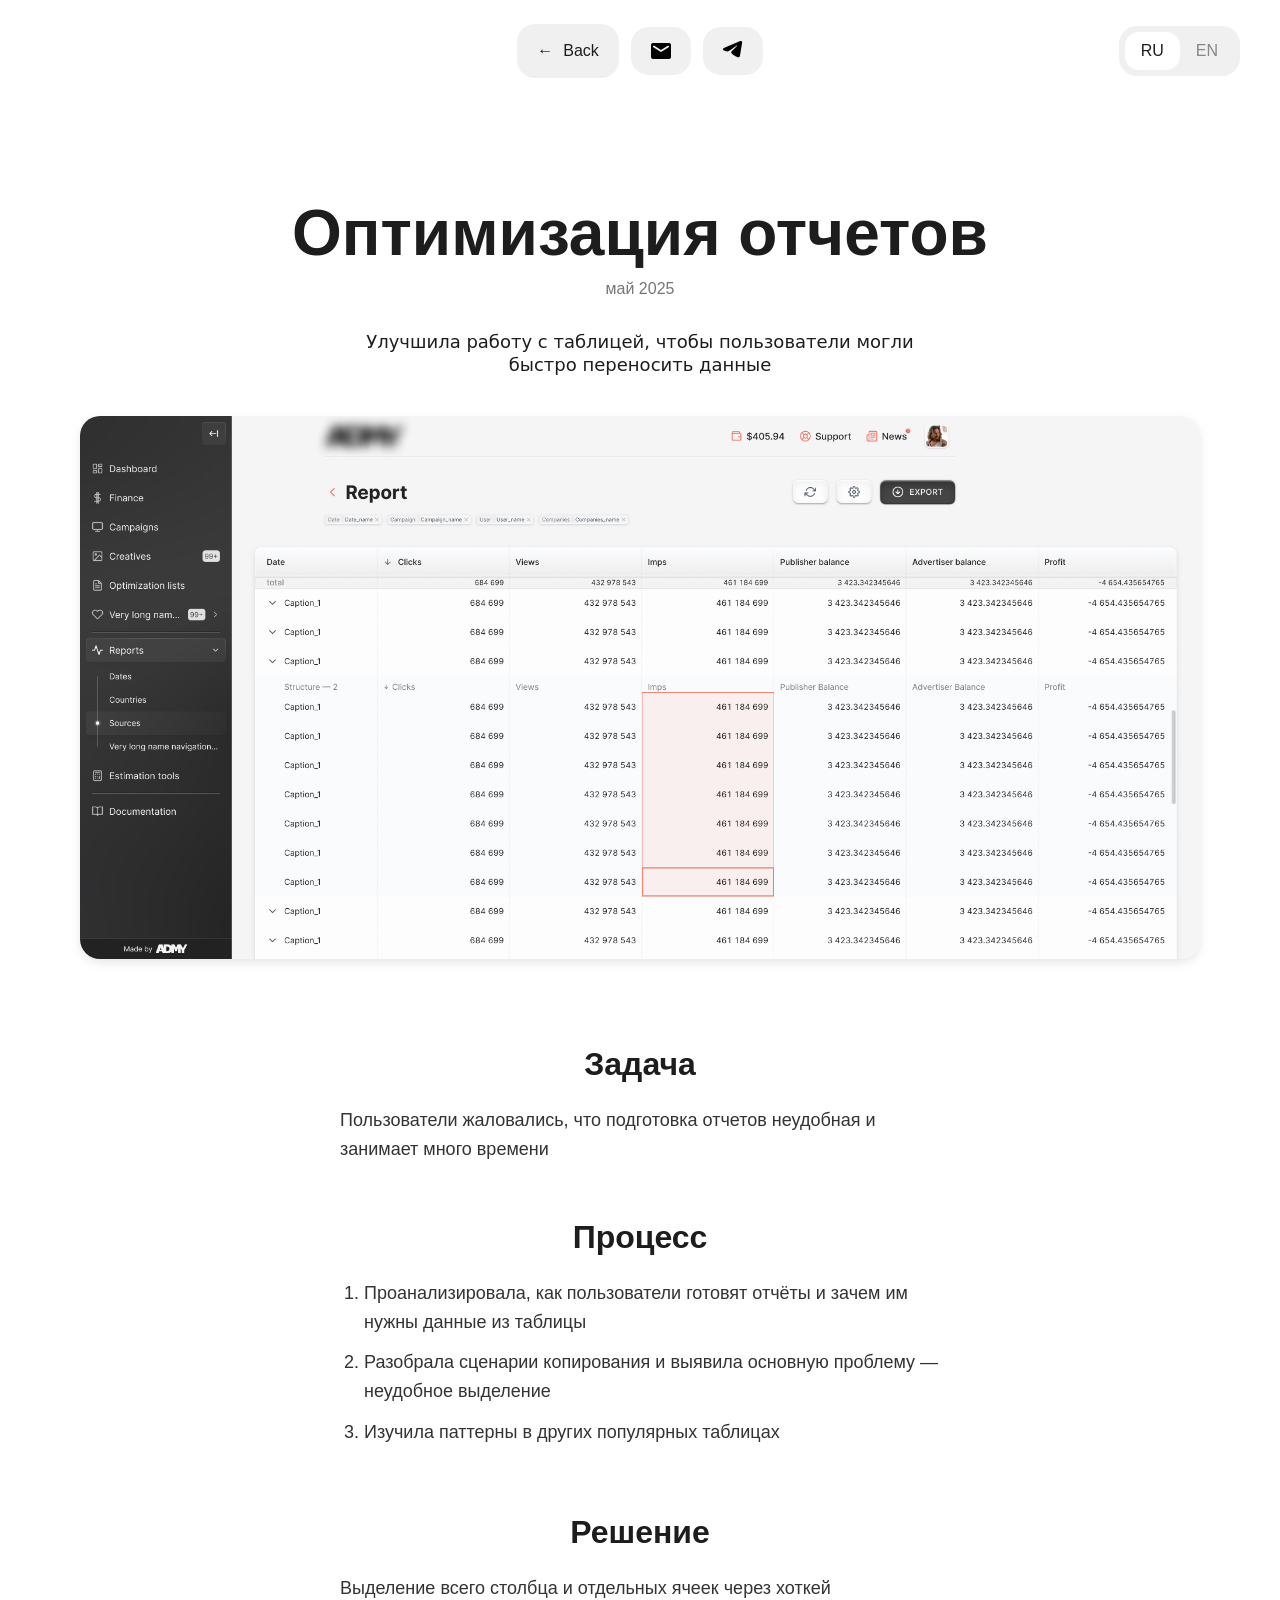
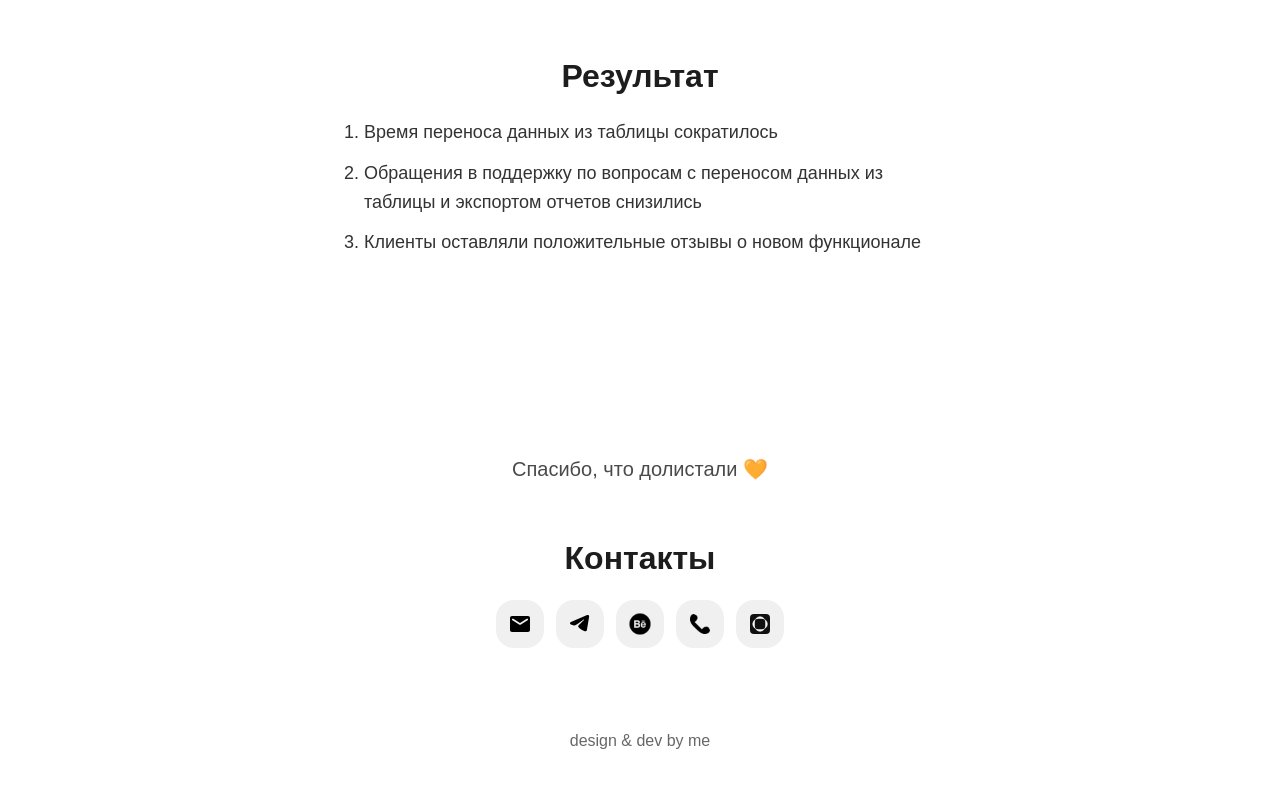
==== cell-selection.html @ d3799a82 "perf: ускорена загрузка аватара, карточек и медиа (preload/poster/lazy) Made-with: Cursor" ====
<!DOCTYPE html>
<html lang="ru">
<head>
    <meta charset="UTF-8">
    <meta name="viewport" content="width=device-width, initial-scale=1.0">
    <title>Cell selection - Veronika Strezh</title>
    <link rel="icon" type="image/png" href="images/avatar.png">
    <link rel="apple-touch-icon" href="images/avatar.png">
    <link rel="stylesheet" href="styles.css">
    
    <!-- Yandex.Metrika counter -->
    <script type="text/javascript">
        (function(m,e,t,r,i,k,a){
            m[i]=m[i]||function(){(m[i].a=m[i].a||[]).push(arguments)};
            m[i].l=1*new Date();
            for (var j = 0; j < document.scripts.length; j++) {if (document.scripts[j].src === r) { return; }}
            k=e.createElement(t),a=e.getElementsByTagName(t)[0],k.async=1,k.src=r,a.parentNode.insertBefore(k,a)
        })(window, document,'script','https://mc.yandex.ru/metrika/tag.js?id=105452955', 'ym');

        ym(105452955, 'init', {ssr:true, webvisor:true, clickmap:true, ecommerce:"dataLayer", accurateTrackBounce:true, trackLinks:true});
    </script>
    <noscript><div><img src="https://mc.yandex.ru/watch/105452955" style="position:absolute; left:-9999px;" alt="" /></div></noscript>
    <!-- /Yandex.Metrika counter -->
</head>
<body>
    <!-- Header -->
    <header class="header">
        <div class="header-container">
            <a href="index.html" class="back-link"><span>←</span><span data-i18n="back">Back</span></a>
            <div class="email-btn-wrapper">
                <button class="header-email-btn" id="email-btn">
                    <img src="images/mail.svg" alt="Email" class="email-icon">
                    <span class="email-text">strezh.veronika@mail.ru</span>
                </button>
                <div id="email-notification" class="email-notification" data-i18n="email-copied">Email copied</div>
            </div>
            <button class="header-email-btn telegram-header-btn" id="telegram-btn">
                <img src="images/Group.svg" alt="Telegram" class="email-icon">
                <span class="email-text">@raaisondetre</span>
            </button>
            <div class="header-lang">
                <button class="lang-btn active">RU</button>
                <button class="lang-btn">EN</button>
            </div>
        </div>
    </header>

    <!-- Project Detail Section -->
    <section class="project-detail">
        <div class="project-detail-container">
            <div class="project-hero">
                <h1 class="project-detail-title" data-i18n="cell-title">Оптимизация отчетов</h1>
                <p class="project-date" data-i18n="cell-date">май 2025</p>
                <p class="project-detail-subtitle" data-i18n="cell-subtitle">Улучшила работу с таблицей, чтобы пользователи могли быстро переносить данные</p>
            </div>
            
            <div class="project-image-large">
                <video src="video/admy-cell-selection.mov" class="project-detail-image cell-selection-video" autoplay loop muted playsinline preload="metadata" poster="images/cell-selection.jpg"></video>
            </div>

            <div class="project-content">
                <div class="project-section" id="задача">
                    <h2 class="project-section-title" data-i18n="task">Задача</h2>
                    <p class="project-section-text" data-i18n="cell-task-text">
                        Пользователи жаловались, что подготовка отчетов неудобная и занимает много времени
                    </p>
                </div>

                <div class="project-section" id="процесс">
                    <h2 class="project-section-title" data-i18n="process">Процесс</h2>
                    <ol class="project-process-list">
                        <li data-i18n="cell-process-1">Проанализировала, как пользователи готовят отчёты и зачем им нужны данные из таблицы</li>
                        <li data-i18n="cell-process-2">Разобрала сценарии копирования и выявила основную проблему — неудобное выделение</li>
                        <li data-i18n="cell-process-3">Изучила паттерны в других популярных таблицах</li>
                    </ol>
                </div>

                <div class="project-section" id="решение">
                    <h2 class="project-section-title" data-i18n="solution">Решение</h2>
                    <p class="project-section-text" data-i18n="cell-solution-text">
                        Выделение всего столбца и отдельных ячеек через хоткей
                    </p>
                </div>

                <div class="project-section" id="результат">
                    <h2 class="project-section-title" data-i18n="result">Результат</h2>
                    <ol class="project-process-list">
                        <li data-i18n="cell-result-1">Время переноса данных из таблицы сократилось</li>
                        <li data-i18n="cell-result-2">Обращения в поддержку по вопросам с переносом данных из таблицы и экспортом отчетов снизились</li>
                        <li data-i18n="cell-result-3">Клиенты оставляли положительные отзывы о новом функционале</li>
                    </ol>
                </div>
            </div>
        </div>
    </section>

    <!-- Thank You Message -->
    <div class="thank-you-message">
        <p data-i18n="thank-you">Спасибо, что долистали 🧡</p>
    </div>

    <!-- Footer / Contact -->
    <footer class="footer">
        <div class="footer-container">
            <h2 class="footer-title" data-i18n="contact">Contact</h2>
            <div class="footer-buttons">
                <div class="email-btn-wrapper">
                    <button class="header-email-btn footer-contact-btn" id="footer-email-btn-1">
                        <img src="images/mail.svg" alt="Email" class="email-icon">
                        <span class="email-text">strezh.veronika@mail.ru</span>
                    </button>
                    <div class="email-notification footer-notification" id="footer-email-notification-1" data-i18n="email-copied">Email copied</div>
                </div>
                <button class="header-email-btn footer-contact-btn" id="footer-telegram-btn-1">
                    <img src="images/Group.svg" alt="Telegram" class="email-icon">
                    <span class="email-text">@raaisondetre</span>
                </button>
                <button class="header-email-btn footer-contact-btn" id="footer-behance-btn">
                    <img src="images/bh.png" alt="BH" class="email-icon">
                    <span class="email-text">strezh.veronika@mail.ru</span>
                </button>
                <div class="email-btn-wrapper">
                    <button class="header-email-btn footer-contact-btn" id="footer-phone-btn">
                        <img src="images/phone.png" alt="Phone" class="email-icon">
                    </button>
                    <div class="email-notification footer-notification" id="footer-phone-notification" data-i18n="phone-copied">Phone number copied</div>
                </div>
                <button class="header-email-btn footer-contact-btn" id="footer-dprofile-btn">
                    <img src="images/dprofile.jpg" alt="Profile" class="email-icon">
                    <span class="email-text">strezh.veronika@mail.ru</span>
                </button>
            </div>
            <p class="footer-credit" data-i18n="footer-credit">design & dev by me</p>
        </div>
    </footer>

    <script>
        const emailBtn = document.getElementById('email-btn');
        const notification = document.getElementById('email-notification');
        const email = 'strezh.veronika@mail.ru';

        emailBtn.addEventListener('click', async function() {
            try {
                await navigator.clipboard.writeText(email);
                notification.classList.add('show');
                setTimeout(() => {
                    notification.classList.remove('show');
                }, 1000);
            } catch (err) {
                const textArea = document.createElement('textarea');
                textArea.value = email;
                textArea.style.position = 'fixed';
                textArea.style.opacity = '0';
                document.body.appendChild(textArea);
                textArea.select();
                document.execCommand('copy');
                document.body.removeChild(textArea);
                notification.classList.add('show');
                setTimeout(() => {
                    notification.classList.remove('show');
                }, 1000);
            }
        });

        const telegramBtn = document.getElementById('telegram-btn');
        const telegramUsername = 'raaisondetre';

        telegramBtn.addEventListener('click', function() {
            window.open(`https://t.me/${telegramUsername}`, '_blank');
        });

        // Переключение языка
        const translations = {
            ru: {
                'back': 'Back',
                'email-copied': 'email скопирован',
                'phone-copied': 'номер телефона скопирован',
                'contact': 'Контакты',
                'footer-credit': 'design & dev by me',
                'thank-you': 'Спасибо, что долистали 🧡',
                'cell-title': 'Оптимизация отчетов',
                'cell-date': 'май 2025',
                'cell-subtitle': 'Улучшила работу с таблицей, чтобы пользователи могли быстро переносить данные',
                'task': 'Задача',
                'cell-task-text': 'Пользователи жаловались, что подготовка отчетов неудобная и занимает много времени',
                'process': 'Процесс',
                'cell-process-1': 'Проанализировала, как пользователи готовят отчёты и зачем им нужны данные из таблицы',
                'cell-process-2': 'Разобрала сценарии копирования и выявила основную проблему — неудобное выделение',
                'cell-process-3': 'Изучила паттерны в других популярных таблицах',
                'solution': 'Решение',
                'cell-solution-text': 'Выделение всего столбца и отдельных ячеек через хоткей',
                'result': 'Результат',
                'cell-result-1': 'Время переноса данных из таблицы сократилось',
                'cell-result-2': 'Обращения в поддержку по вопросам с переносом данных из таблицы и экспортом отчетов снизились',
                'cell-result-3': 'Клиенты оставляли положительные отзывы о новом функционале'
            },
            en: {
                'back': 'Back',
                'email-copied': 'email copied',
                'phone-copied': 'phone number copied',
                'contact': 'Contact',
                'footer-credit': 'design & dev by me',
                'thank-you': 'Thanks for scrolling 🧡',
                'cell-title': 'Report Tools',
                'cell-date': 'may 2025',
                'cell-subtitle': 'Improved the table interaction so users could transfer data quickly.',
                'task': 'Task',
                'cell-task-text': 'Users complained that preparing reports was inconvenient and took too much time.',
                'process': 'Process',
                'cell-process-1': 'Analyzed how users prepare reports and why they need data from the table',
                'cell-process-2': 'Broke down copying scenarios and identified the main issue — inconvenient selection',
                'cell-process-3': 'Studied patterns in other popular table tools',
                'solution': 'Solution',
                'cell-solution-text': 'Added hotkeys for selecting entire columns and individual cells',
                'result': 'Result',
                'cell-result-1': 'Data transfer time from the table decreased',
                'cell-result-2': 'Support requests related to copying data and exporting reports dropped',
                'cell-result-3': 'Customers shared positive feedback about the new functionality'
            }
        };

        let currentLanguage = localStorage.getItem('language') || 'ru';
        const langButtons = document.querySelectorAll('.lang-btn');
        
        // Убираем класс active со всех кнопок при загрузке, чтобы избежать конфликтов
        langButtons.forEach(btn => btn.classList.remove('active'));
        
        function updateLanguage(lang) {
            currentLanguage = lang;
            localStorage.setItem('language', lang);
            document.documentElement.lang = lang;
            
            document.querySelectorAll('[data-i18n]').forEach(element => {
                const key = element.getAttribute('data-i18n');
                if (translations[lang] && translations[lang][key]) {
                    const translation = translations[lang][key];
                    if (element.tagName === 'INPUT' || element.tagName === 'BUTTON' || element.tagName === 'LI') {
                        element.textContent = translation;
                    } else {
                        element.innerHTML = translation;
                    }
                }
            });
            
            langButtons.forEach((btn, index) => {
                btn.classList.remove('active');
                const btnText = btn.textContent.trim().toUpperCase();
                if (btnText === lang.toUpperCase() || (lang === 'ru' && index === 0) || (lang === 'en' && index === 1)) {
                    btn.classList.add('active');
                }
            });
        }
        
        updateLanguage(currentLanguage);
        
        langButtons.forEach(button => {
            button.addEventListener('click', function() {
                const lang = this.textContent.toLowerCase();
                updateLanguage(lang);
            });
        });

        // Footer email button
        const footerEmailBtn1 = document.getElementById('footer-email-btn-1');
        const footerEmailNotification1 = document.getElementById('footer-email-notification-1');
        
        if (footerEmailBtn1) {
            footerEmailBtn1.addEventListener('click', async function() {
                try {
                    await navigator.clipboard.writeText(email);
                    footerEmailNotification1.classList.add('show');
                    setTimeout(() => {
                        footerEmailNotification1.classList.remove('show');
                    }, 1000);
                } catch (err) {
                    const textArea = document.createElement('textarea');
                    textArea.value = email;
                    textArea.style.position = 'fixed';
                    textArea.style.opacity = '0';
                    document.body.appendChild(textArea);
                    textArea.select();
                    document.execCommand('copy');
                    document.body.removeChild(textArea);
                    footerEmailNotification1.classList.add('show');
                    setTimeout(() => {
                        footerEmailNotification1.classList.remove('show');
                    }, 1000);
                }
            });
        }

        // Footer telegram button
        const footerTelegramBtn1 = document.getElementById('footer-telegram-btn-1');
        
        if (footerTelegramBtn1) {
            footerTelegramBtn1.addEventListener('click', function() {
                window.open('https://t.me/raaisondetre', '_blank');
            });
        }

        // Footer behance button
        const footerBehanceBtn = document.getElementById('footer-behance-btn');
        
        if (footerBehanceBtn) {
            footerBehanceBtn.addEventListener('click', function() {
                window.open('https://www.behance.net/ssstrezh', '_blank');
            });
        }

        // Footer dprofile button
        const footerDprofileBtn = document.getElementById('footer-dprofile-btn');
        
        if (footerDprofileBtn) {
            footerDprofileBtn.addEventListener('click', function() {
                window.open('https://dprofile.ru/ssstrezh', '_blank');
            });
        }

        // Footer phone button
        const footerPhoneBtn = document.getElementById('footer-phone-btn');
        const footerPhoneNotification = document.getElementById('footer-phone-notification');
        const phoneNumber = '+79245377701';
        
        if (footerPhoneBtn) {
            footerPhoneBtn.addEventListener('click', async function() {
                try {
                    await navigator.clipboard.writeText(phoneNumber);
                    footerPhoneNotification.classList.add('show');
                    setTimeout(() => {
                        footerPhoneNotification.classList.remove('show');
                    }, 1000);
                } catch (err) {
                    const textArea = document.createElement('textarea');
                    textArea.value = phoneNumber;
                    textArea.style.position = 'fixed';
                    textArea.style.opacity = '0';
                    document.body.appendChild(textArea);
                    textArea.select();
                    document.execCommand('copy');
                    document.body.removeChild(textArea);
                    footerPhoneNotification.classList.add('show');
                    setTimeout(() => {
                        footerPhoneNotification.classList.remove('show');
                    }, 1000);
                }
            });
        }
    </script>
    
    <!-- Yandex.Metrika counter -->
    <script type="text/javascript">
        (function(m,e,t,r,i,k,a){
            m[i]=m[i]||function(){(m[i].a=m[i].a||[]).push(arguments)};
            m[i].l=1*new Date();
            for (var j = 0; j < document.scripts.length; j++) {if (document.scripts[j].src === r) { return; }}
            k=e.createElement(t),a=e.getElementsByTagName(t)[0],k.async=1,k.src=r,a.parentNode.insertBefore(k,a)
        })(window, document,'script','https://mc.yandex.ru/metrika/tag.js?id=105452955', 'ym');

        ym(105452955, 'init', {ssr:true, webvisor:true, clickmap:true, ecommerce:"dataLayer", accurateTrackBounce:true, trackLinks:true});
    </script>
    <noscript><div><img src="https://mc.yandex.ru/watch/105452955" style="position:absolute; left:-9999px;" alt="" /></div></noscript>
    <!-- /Yandex.Metrika counter -->
</body>
</html>
---- styles.css ----
* {
    margin: 0;
    padding: 0;
    box-sizing: border-box;
}

:root {
    --bg-color: #ffffff;
    --text-color: #1D1D1D;
    --card-bg: #2a2a2a;
    --card-text: #ffffff;
    --button-bg: #1D1D1D;
    --button-text: #ffffff;
    --border-radius: 12px;
    --shadow: 0 4px 12px rgba(0, 0, 0, 0.1);
}

/* Скрытие скроллбара для всех браузеров */
html {
    scroll-behavior: smooth;
    overflow-y: scroll;
    -ms-overflow-style: none;
    scrollbar-width: none;
}

html::-webkit-scrollbar {
    display: none;
}

body {
    font-family: -apple-system, BlinkMacSystemFont, 'Segoe UI', Roboto, 'Helvetica Neue', Arial, sans-serif;
    background-color: var(--bg-color);
    color: var(--text-color);
    line-height: 1.6;
    min-height: 100vh;
    overflow-x: hidden;
}

/* Header */
.header {
    padding: 24px 40px;
    background-color: var(--bg-color);
}

.header-container {
    max-width: 1200px;
    margin: 0 auto;
    display: flex;
    justify-content: center;
    align-items: center;
    gap: 12px;
    position: relative;
}

.header-email-btn {
    display: flex;
    align-items: center;
    justify-content: center;
    gap: 0;
    background-color: #F0F0F0;
    color: var(--text-color);
    border: none;
    padding: 14px 20px;
    border-radius: 18px;
    font-size: 16px;
    font-weight: 500;
    cursor: pointer;
    transition: all 0.6s ease;
    position: relative;
}

.header-email-btn:hover {
    background-color: #E8E8E8;
    padding: 14px 20px;
    gap: 12px;
}

.email-text {
    opacity: 0;
    max-width: 0;
    overflow: hidden;
    transition: opacity 0.6s ease, max-width 0.6s ease;
    white-space: nowrap;
    display: inline-block;
    margin: 0;
    padding: 0;
}

.header-email-btn:hover .email-text {
    opacity: 1;
    max-width: 300px;
}

.email-btn-wrapper {
    position: relative;
    display: inline-block;
}

.email-notification {
    position: absolute;
    top: calc(100% + 10px);
    left: 50%;
    transform: translateX(-50%) translateY(-10px);
    background-color: rgba(29, 29, 29, 0.8);
    color: #ffffff;
    padding: 12px 24px;
    border-radius: 16px;
    font-size: 14px;
    opacity: 0;
    transition: opacity 0.3s, transform 0.3s;
    pointer-events: none;
    z-index: 1000;
    white-space: nowrap;
}

.email-notification.show {
    opacity: 1;
    transform: translateX(-50%) translateY(0);
}

.footer-notification {
    position: absolute;
    top: calc(100% + 10px);
    left: 50%;
    transform: translateX(-50%) translateY(-10px);
    background-color: rgba(29, 29, 29, 0.8);
    color: #ffffff;
    padding: 12px 24px;
    border-radius: 16px;
    font-size: 14px;
    opacity: 0;
    pointer-events: none;
    transition: opacity 0.3s, transform 0.3s;
    white-space: nowrap;
    z-index: 1000;
}

.footer-notification.show {
    opacity: 1;
    transform: translateX(-50%) translateY(0);
}

.footer-buttons .email-btn-wrapper {
    position: relative;
}

.footer-contact-btn {
    padding: 14px !important;
    border-radius: 18px !important;
    gap: 0 !important;
    width: 48px !important;
    height: 48px !important;
    min-width: 48px !important;
    max-width: 48px !important;
    box-sizing: border-box !important;
    display: flex !important;
    align-items: center !important;
    justify-content: center !important;
    background-color: #F0F0F0 !important;
}

.footer-contact-btn img[src*="bh.png"] {
    width: 24px;
    height: 24px;
    object-fit: contain;
}

.footer-contact-btn img[src*="dprofile.jpg"] {
    width: 20px;
    height: 20px;
    border-radius: 4px;
    object-fit: cover;
}

.footer-contact-btn img[src*="phone.png"] {
    width: 20px;
    height: 20px;
    object-fit: contain;
}

.email-icon {
    width: 20px;
    height: 20px;
    display: block;
    margin: 0;
    padding: 0;
    flex-shrink: 0;
    object-fit: contain;
}

.header-email-btn span {
    color: var(--text-color);
    font-size: 16px;
}

.header-lang {
    display: flex;
    gap: 0;
    position: absolute;
    right: 0;
    background-color: #F0F0F0;
    border-radius: 18px;
    padding: 6px;
    align-items: center;
}

.lang-btn {
    background: transparent;
    border: none;
    font-size: 16px;
    cursor: pointer;
    padding: 10px 16px;
    color: rgba(29, 29, 29, 0.5);
    font-weight: 500;
    transition: all 0.6s ease;
    border-radius: 14px;
    display: flex;
    align-items: center;
    justify-content: center;
}

.lang-btn.active {
    background-color: #FFFFFF;
    color: #1D1D1D;
    font-weight: 500;
}

.lang-btn:hover:not(.active) {
    opacity: 0.7;
}

/* Hero Section */
.hero {
    padding: 64px 40px 64px 40px;
    text-align: center;
}

.hero-container {
    max-width: 100%;
    margin: 0 auto;
}

.hero-description-container {
    max-width: 600px;
    margin: 0 auto;
}

.hero-avatar {
    margin-bottom: 48px;
}

.avatar-placeholder {
    width: 274px;
    height: 274px;
    margin: 0 auto;
    position: relative;
    display: flex;
    align-items: center;
    justify-content: center;
}

.avatar-background-element {
    position: absolute;
    left: 25%;
    top: 50%;
    transform: translate(calc(-50% - 16px), -50%) scale(1.5) scaleY(0.9);
    z-index: 0;
    width: auto;
    height: auto;
}

.avatar-star-left-element {
    position: absolute;
    left: 25%;
    top: 50%;
    transform: translate(calc(-50% - 16px + 40px - 100px - 400px + 80px + 16px + 40px), calc(-50% - 80px - 24px - 16px)) scale(2.88);
    z-index: 2;
    width: auto;
    height: auto;
}

.avatar-star-left-element-duplicate {
    position: absolute;
    left: 25%;
    top: 50%;
    transform: translate(calc(-50% - 16px + 40px - 100px - 400px + 80px + 16px + 40px + 40px - 60px - 80px - 40px - 48px), calc(-50% - 80px - 24px - 16px + 10px + 10px)) scale(0.973) rotate(-12deg);
    z-index: 2;
    width: auto;
    height: auto;
}

.avatar-star-left-element-duplicate img {
    opacity: 0;
}

.avatar-star-left-element-duplicate::before {
    content: '';
    position: absolute;
    top: 0;
    left: 0;
    width: 100%;
    height: 100%;
    background-color: #FBFBFB;
    -webkit-mask-image: url('images/Star 8.svg');
    mask-image: url('images/Star 8.svg');
    -webkit-mask-size: contain;
    mask-size: contain;
    -webkit-mask-repeat: no-repeat;
    mask-repeat: no-repeat;
    -webkit-mask-position: center;
    mask-position: center;
}

.avatar-star-left-element-duplicate-2 {
    position: absolute;
    left: 25%;
    top: 50%;
    transform: translate(calc(-50% - 16px + 40px - 100px - 400px + 80px + 16px + 40px + 40px - 60px - 80px - 40px - 48px + 20px + 14px + 24px - 12px - 6px - 10px - 4px), calc(-50% - 80px - 24px - 16px + 10px + 10px - 12px + 40px - 20px - 6px - 4px + 6px)) scale(0.733) rotate(-12deg);
    z-index: 2;
    width: auto;
    height: auto;
}

.avatar-star-left-element-duplicate-2 img {
    opacity: 0;
}

.avatar-star-left-element-duplicate-2::before {
    content: '';
    position: absolute;
    top: 0;
    left: 0;
    width: 100%;
    height: 100%;
    background-color: #FBFBFB;
    -webkit-mask-image: url('images/Star 8.svg');
    mask-image: url('images/Star 8.svg');
    -webkit-mask-size: contain;
    mask-size: contain;
    -webkit-mask-repeat: no-repeat;
    mask-repeat: no-repeat;
    -webkit-mask-position: center;
    mask-position: center;
}

.avatar-star-left-element-new-duplicate {
    position: absolute;
    left: 25%;
    top: 50%;
    transform: translate(calc(-50% - 16px + 40px - 100px - 400px + 80px + 16px + 40px + 600px - 80px - 20px - 20px - 16px - 20px), calc(-50% - 80px - 24px - 16px + 20px + 120px + 64px + 32px + 10px + 16px - 10px)) scale(0.913);
    z-index: 2;
    width: auto;
    height: auto;
}


.avatar-background-element-right {
    position: absolute;
    left: 75%;
    top: 50%;
    transform: translate(calc(50% - 74px), calc(-50% + 20px + 16px)) scale(1.5) scaleX(-0.91) scaleY(0.9);
    z-index: 0;
    width: auto;
    height: auto;
}

.avatar-star-right-element {
    position: absolute;
    left: 75%;
    top: 50%;
    transform: translate(calc(50% - 74px + 40px - 64px + 164px - 64px - 42px + 14px - 12px - 6px), calc(-50% + 20px + 16px - 10px - 60px - 60px - 32px - 8px - 8px - 8px)) scale(1.3);
    z-index: 2;
    width: auto;
    height: auto;
}

.avatar-star-right-element-duplicate {
    position: absolute;
    left: 75%;
    top: 50%;
    transform: translate(calc(50% - 74px + 40px - 64px + 164px - 64px - 42px + 14px - 12px - 6px + 400px - 40px - 50px - 60px), calc(-50% + 20px + 16px - 10px - 60px - 60px - 32px - 8px - 8px - 8px + 12px + 32px)) scale(0.74);
    z-index: 2;
    width: auto;
    height: auto;
}

.avatar-star-right-element-duplicate-2 {
    position: absolute;
    left: 75%;
    top: 50%;
    transform: translate(calc(50% - 74px + 40px - 64px + 164px - 64px - 42px + 14px - 12px - 6px + 400px - 40px - 50px - 60px - 800px + 120px - 20px), calc(-50% + 20px + 16px - 10px - 60px - 60px - 32px - 8px - 8px - 8px + 12px + 32px + 300px - 64px - 32px)) scale(0.70);
    z-index: 2;
    width: auto;
    height: auto;
}

.avatar-star-5-element {
    position: absolute;
    left: 75%;
    top: 50%;
    transform: translate(calc(50% - 74px + 40px - 64px + 164px - 64px - 42px + 14px - 12px - 6px + 40px + 10px + 24px), calc(-50% + 20px + 16px - 10px - 60px - 60px - 32px - 8px - 8px - 8px + 40px + 100px + 20px + 50px + 20px - 12px)) scale(0.82) rotate(10deg);
    z-index: 2;
    width: auto;
    height: auto;
}

.avatar-background-element-duplicate {
    position: absolute;
    left: 50%;
    top: 50%;
    transform: translate(calc(-50% - 480px), calc(-50% - 40px)) scale(3);
    z-index: 0;
    width: auto;
    height: auto;
}

.avatar-background-element-duplicate img {
    opacity: 0;
}

.avatar-background-element-duplicate::before {
    content: '';
    position: absolute;
    top: 0;
    left: 0;
    width: 100%;
    height: 100%;
    background-color: #FBFBFB;
    -webkit-mask-image: url('images/element.bck-large.svg');
    mask-image: url('images/element.bck-large.svg');
    -webkit-mask-size: contain;
    mask-size: contain;
    -webkit-mask-repeat: no-repeat;
    mask-repeat: no-repeat;
    -webkit-mask-position: center;
    mask-position: center;
}

.avatar-heart-element {
    position: absolute;
    left: 75%;
    top: 50%;
    transform: translate(calc(50% - 74px + 40px - 2560px + 32px + 40px), calc(-50% + 20px)) scale(0.02778) rotate(30deg);
    z-index: 3;
    width: auto;
    height: auto;
}

.avatar-heart-element img {
    opacity: 0;
}

.avatar-heart-element::before {
    content: '';
    position: absolute;
    top: 0;
    left: 0;
    width: 100%;
    height: 100%;
    background-color: #FBFBFB;
    -webkit-mask-image: url('images/heart.png');
    mask-image: url('images/heart.png');
    -webkit-mask-size: contain;
    mask-size: contain;
    -webkit-mask-repeat: no-repeat;
    mask-repeat: no-repeat;
    -webkit-mask-position: center;
    mask-position: center;
}

.avatar-heart-element-duplicate {
    position: absolute;
    left: 75%;
    top: 50%;
    transform: translate(calc(50% - 74px + 40px - 2560px + 32px + 40px + 600px + 400px), calc(-50% + 20px - 32px)) scale(0.03778) rotate(50deg);
    z-index: 3;
    width: auto;
    height: auto;
}

.avatar-heart-element-duplicate img {
    opacity: 0;
}

.avatar-heart-element-duplicate::before {
    content: '';
    position: absolute;
    top: 0;
    left: 0;
    width: 100%;
    height: 100%;
    background-color: #FBFBFB;
    -webkit-mask-image: url('images/heart.png');
    mask-image: url('images/heart.png');
    -webkit-mask-size: contain;
    mask-size: contain;
    -webkit-mask-repeat: no-repeat;
    mask-repeat: no-repeat;
    -webkit-mask-position: center;
    mask-position: center;
}

.avatar-heart-element-duplicate-2 {
    position: absolute;
    left: 75%;
    top: 50%;
    transform: translate(calc(50% - 74px + 40px - 2560px + 32px + 40px + 600px + 400px - 120px), calc(-50% + 20px - 32px + 64px + 80px)) scale(0.01778);
    z-index: 3;
    width: auto;
    height: auto;
}

.avatar-heart-element-duplicate-2 img {
    opacity: 0;
}

.avatar-heart-element-duplicate-2::before {
    content: '';
    position: absolute;
    top: 0;
    left: 0;
    width: 100%;
    height: 100%;
    background-color: #FBFBFB;
    -webkit-mask-image: url('images/heart.png');
    mask-image: url('images/heart.png');
    -webkit-mask-size: contain;
    mask-size: contain;
    -webkit-mask-repeat: no-repeat;
    mask-repeat: no-repeat;
    -webkit-mask-position: center;
    mask-position: center;
}

.avatar-heart-element-star {
    position: absolute;
    left: 75%;
    top: 50%;
    transform: translate(calc(50% - 74px + 40px - 2560px + 32px + 40px + 600px + 400px), calc(-50% + 20px - 32px - 60px)) scale(0.03778) rotate(50deg);
    z-index: 3;
    width: auto;
    height: auto;
}

.avatar-star-3-element {
    position: absolute;
    left: 75%;
    top: 50%;
    transform: translate(calc(50% - 74px + 40px - 2560px + 40px + 100px + 80px + 16px), calc(-50% + 20px - 100px - 40px - 20px)) scale(0.098) rotate(20deg);
    z-index: 3;
    width: auto;
    height: auto;
}

.avatar-star-8-duplicate {
    position: absolute;
    left: 75%;
    top: 50%;
    transform: translate(calc(50% - 74px + 40px - 2560px + 40px + 100px + 80px + 16px + 40px), calc(-50% + 20px - 100px - 40px - 20px)) rotate(20deg);
    z-index: 10;
    width: 64px;
    height: 64px;
}

.avatar-heart-element-top {
    position: absolute;
    left: 50%;
    top: 50%;
    transform: translate(calc(-50% + 120px + 20px - 8px - 20px - 12px - 10px), calc(-50% - 24px + 8px + 10px - 14px - 12px + 8px)) scale(0.05367) rotate(50deg);
    z-index: 4;
    width: auto;
    height: auto;
}

.avatar-heart-element-top-duplicate {
    position: absolute;
    left: 50%;
    top: 50%;
    transform: translate(calc(-50% + 120px - 100px - 120px), calc(-50% - 24px + 8px - 60px)) scale(0.02778) rotate(10deg);
    z-index: 4;
    width: auto;
    height: auto;
}

.avatar-star-element {
    position: absolute;
    left: 25%;
    top: 50%;
    transform: translate(calc(-50% - 16px - 50% + 10px - 4px + 10px + 20px - 30px - 30px), calc(-50% + 50% + 6px - 4px)) scale(1.125);
    z-index: 2;
    width: auto;
    height: auto;
}

.avatar-image {
    width: 100%;
    height: 100%;
    object-fit: cover;
    border-radius: 50%;
    transform: perspective(1000px) rotateY(-15deg) rotateX(5deg);
    display: block;
    background: transparent;
    position: relative;
    z-index: 100;
}

.hero-title {
    font-size: 48px;
    font-weight: 600;
    margin-bottom: 28px;
    color: var(--text-color);
}

.product-designer {
    color: #E9A380;
}

.hero-description {
    font-family: -apple-system, BlinkMacSystemFont, 'SF Pro Display', 'SF Pro Text', system-ui, sans-serif;
    font-size: 18px;
    font-weight: 500;
    line-height: 1.3;
    color: var(--text-color);
    margin-bottom: 40px;
    width: 100%;
}

.btn-cv {
    background-color: var(--button-bg);
    color: var(--button-text);
    border: none;
    padding: 14px 50px;
    border-radius: 18px;
    font-size: 16px;
    font-weight: 500;
    cursor: pointer;
    transition: all 0.6s ease;
    margin-bottom: 56px;
}

.btn-cv:hover {
    background-color: #E9A380;
}

/* Projects Section */
.projects {
    padding: 0;
    background-color: var(--bg-color);
}

.projects-container {
    max-width: 796px;
    margin: 0 auto;
    display: flex;
    justify-content: center;
    gap: 24px;
    flex-wrap: wrap;
    align-items: flex-start;
}

/* Второй ряд: 3-я и 4-я карточки */
.projects-container > *:nth-child(3),
.projects-container > *:nth-child(4) {
    margin-top: 48px;
}
/* Третий ряд: 5-я карточка по центру, тот же отступ что между 1–2 и 3–4 */
.projects-container > *:nth-child(5) {
    margin-top: 48px;
}

.project-card-link {
    text-decoration: none;
    color: inherit;
    display: inline-block;
}

.project-card {
    width: 384px;
    height: 440px;
    background-color: #FFC0A0;
    border-radius: 56px;
    padding: 0;
    box-shadow: inset 0 2px 10px rgba(162, 162, 162, 0.08), 2px 6px 8px rgba(104, 104, 104, 0.08);
    display: flex;
    flex-direction: column;
    transition: transform 0.3s, box-shadow 0.3s;
    position: relative;
    cursor: pointer;
    overflow: hidden;
}

.project-card:hover {
    transform: translateY(-4px);
}

.project-card:hover .project-image {
    transform: translateX(-50%) translateY(-22px);
    box-shadow: 0 16px 40px rgba(113, 113, 113, 0.4);
    z-index: 3;
}

.project-image {
    width: 320px;
    height: 75%;
    object-fit: cover;
    border-radius: 32px;
    border: 1px solid #FFFFFF;
    position: absolute;
    top: 32px;
    left: 50%;
    transform: translateX(-50%);
    z-index: 1;
    box-shadow: 0 12px 32px rgba(113, 113, 113, 0.35);
    transition: transform 0.6s ease, box-shadow 0.6s ease, z-index 0.3s ease;
}

.overlay-rectangle {
    width: 420px;
    height: 240px;
    background-color: rgba(72, 72, 72, 0.6);
    backdrop-filter: blur(6px);
    position: absolute;
    bottom: 0;
    left: 0;
    z-index: 3;
    border-radius: 0 0 56px 56px;
    clip-path: path('M 0 0 L 140 0 Q 196 0 196 56 Q 196 56 252 56 L 420 56 L 420 240 L 0 240 Z');
    padding: 24px;
    display: flex;
    flex-direction: column;
    justify-content: flex-start;
}

.overlay-vector {
    width: 100%;
    height: auto;
    position: absolute;
    bottom: 0;
    left: 0;
    z-index: 3;
}

.overlay-text {
    position: absolute;
    bottom: 0;
    left: 0;
    width: 100%;
    height: 220px;
    padding: 30px 24px 24px 24px;
    z-index: 4;
    display: flex;
    flex-direction: column;
    justify-content: flex-start;
}

.overlay-title {
    font-size: 24px;
    font-weight: 600;
    line-height: 1.2;
    letter-spacing: 0;
    color: #986245;
    margin: 0;
    margin-bottom: 20px;
    min-height: 58px;
}

.overlay-description {
    font-size: 16px;
    font-weight: 400;
    line-height: 1.4;
    letter-spacing: 0;
    color: #D1A48D;
    margin: 0;
}

.project-tag {
    display: inline-flex;
    align-items: center;
    justify-content: center;
    width: 82px;
    height: 42px;
    min-height: 42px;
    background-color: #FDCEB5;
    color: #D1A48D;
    font-size: 16px;
    font-weight: 400;
    line-height: 1.4;
    letter-spacing: 0;
    border-radius: 0 21px 21px 0;
    padding: 0;
    box-sizing: border-box;
    position: absolute;
    text-transform: uppercase;
    top: 190px;
    left: 0;
    z-index: 2;
    transition: left 0.4s ease;
}

.project-card:hover .project-tag {
    left: -100px;
}

/* Styles for 4th and 5th project cards (mobile) */
.projects-container > *:nth-child(4) .project-card {
    background-color: #C2A9F4;
}

.projects-container > *:nth-child(5) .project-card {
    background-color: #C2A9F4;
}

.projects-container > *:nth-child(4) .project-tag {
    background-color: #CDB5FD;
    color: #A386DB;
    width: 104px;
}

.projects-container > *:nth-child(5) .project-tag {
    background-color: #CDB5FD;
    color: #A386DB;
    width: 104px;
}

.projects-container > *:nth-child(4) .overlay-title {
    color: #6D54A0;
}

.projects-container > *:nth-child(5) .overlay-title {
    color: #6D54A0;
}

.projects-container > *:nth-child(4) .overlay-description {
    color: #A386DB;
}

.projects-container > *:nth-child(5) .overlay-description {
    color: #A386DB;
}

/* Project Detail Page */
.back-link {
    color: var(--text-color);
    text-decoration: none;
    font-size: 16px;
    font-weight: 500;
    padding: 14px 20px;
    border-radius: 18px;
    background-color: #F0F0F0;
    transition: all 0.6s ease;
    display: flex;
    align-items: center;
    justify-content: center;
    gap: 10px;
    border: none;
    cursor: pointer;
    position: relative;
}

.back-link:hover {
    background-color: #E8E8E8;
}

.project-detail {
    padding: 80px 40px 120px;
    max-width: 1200px;
    margin: 0 auto;
}

.project-detail-container {
    max-width: 100%;
}

.project-hero {
    text-align: center;
    margin-bottom: 40px;
}


.project-hero .btn-cv {
    margin-top: 40px;
    font-size: 20px;
    font-weight: 400;
    padding: 14px 50px;
}

.project-date {
    font-size: 16px;
    font-weight: 400;
    color: var(--text-color);
    opacity: 0.6;
    margin-top: -24px;
    margin-bottom: 28px;
}

.project-image-caption {
    font-size: 16px;
    font-weight: 400;
    color: var(--text-color);
    opacity: 0.6;
    margin-top: 16px;
    text-align: center;
}

.project-detail-title {
    font-size: 64px;
    font-weight: 600;
    color: var(--text-color);
    margin-bottom: 16px;
}

.project-detail-subtitle {
    font-family: -apple-system, BlinkMacSystemFont, 'SF Pro Display', 'SF Pro Text', system-ui, sans-serif;
    font-size: 18px;
    font-weight: 500;
    line-height: 1.3;
    color: var(--text-color);
    max-width: 600px;
    margin: 0 auto;
}

.project-image-large {
    margin-bottom: 80px;
    text-align: center;
}

.project-videos-container {
    display: flex;
    gap: 24px;
    margin: 60px 0 80px;
    flex-wrap: wrap;
    justify-content: center;
    align-items: stretch;
}

.project-videos-container .project-video {
    flex: 1;
    min-width: 300px;
    max-width: 400px;
    border-radius: 16px;
    width: 100%;
    height: auto;
    object-fit: cover;
}

/* Syuda: 2 videos in one row, same size as Creative maker (max-width: 32.5%) */
.project-videos-container.syuda-videos-container {
    display: flex;
    flex-direction: row;
    justify-content: center;
    align-items: center;
    gap: 24px;
}

.project-videos-container.syuda-videos-container .syuda-video {
    flex: 0 0 auto;
    max-width: 32.5% !important;
    width: 32.5% !important;
    height: auto;
    object-fit: contain;
    border-radius: 16px;
    display: block;
}

.project-image-large video {
    max-width: 32.5%;
    margin-left: auto;
    margin-right: auto;
    display: block;
}

.project-image-large .cell-selection-video,
.project-image-large img.cell-selection-video {
    max-width: 100% !important;
    width: 100% !important;
    margin-left: 0 !important;
    margin-right: 0 !important;
    display: block;
}

.project-image-large img.project-detail-image.cell-selection-video {
    max-width: 100% !important;
    width: 100% !important;
    height: auto !important;
    object-fit: contain;
}

.pwa-older-image-container {
    margin-top: 48px;
}

.pwa-older-image-container img {
    max-width: 100% !important;
    width: 100% !important;
    height: auto !important;
    display: block;
}

.project-images-horizontal {
    display: flex;
    gap: 32px;
    justify-content: center;
    align-items: center;
}

.project-images-horizontal .project-detail-image {
    flex: 1 1 auto;
    max-width: calc(50% - 16px);
    width: auto;
}

.project-detail-image {
    max-width: 100%;
    height: auto;
    border-radius: 20px;
    box-shadow: 0 4px 10px rgba(113, 113, 113, 0.16);
}

.project-detail-image-cropped {
    clip-path: inset(0 0 260px 0);
    border-radius: 20px;
    box-shadow: 0 4px 10px rgba(113, 113, 113, 0.16);
}

.project-content {
    max-width: 600px;
    margin: 0 auto;
}

.project-section {
    margin-bottom: 48px;
    scroll-margin-top: 100px;
}

.project-section-title {
    font-size: 32px;
    font-weight: 600;
    color: var(--text-color);
    margin-bottom: 16px;
    text-align: center;
}

.project-section-text {
    font-size: 18px;
    font-weight: 400;
    color: var(--text-color);
    line-height: 1.6;
    opacity: 0.9;
    text-align: center;
}

#задача .project-section-text {
    text-align: left;
}

#процесс .project-section-text {
    text-align: left;
}

#результат .project-section-text {
    text-align: left;
}

#решение .project-section-text {
    text-align: left;
}

.project-process-list {
    list-style: decimal;
    padding-left: 24px;
    margin: 0;
    text-align: left;
    display: inline-block;
}

.project-process-list li {
    font-size: 18px;
    font-weight: 400;
    color: var(--text-color);
    line-height: 1.6;
    opacity: 0.9;
    margin-bottom: 12px;
    text-align: left;
}

.project-features {
    list-style: none;
    padding: 0;
    margin: 0;
}

.project-features li {
    font-size: 18px;
    font-weight: 400;
    color: var(--text-color);
    line-height: 1.6;
    opacity: 0.9;
    padding-left: 24px;
    position: relative;
    margin-bottom: 12px;
}

.project-features li::before {
    content: '•';
    position: absolute;
    left: 0;
    color: #E9A380;
    font-size: 24px;
    line-height: 1;
}

@media (max-width: 768px) {
    .project-detail-title {
        font-size: 48px;
        margin-bottom: 12px;
    }

    .project-detail-title[data-i18n="creative-title"],
    .project-detail-title[data-i18n="cell-title"] {
        line-height: 1.15;
        margin-bottom: 16px;
    }

    .project-date {
        margin-top: 0;
        margin-bottom: 16px;
    }
    
    .project-section-title {
        font-size: 24px;
    }
    
    .project-detail {
        padding: 60px 24px 80px;
    }

    .project-detail-image,
    .project-detail-image-cropped,
    .project-image-large video,
    .project-image-large img {
        border-radius: 16px !important;
        box-shadow: none !important;
    }

    .project-videos-container {
        flex-direction: column;
        gap: 20px;
        margin: 40px 0;
    }

    .project-videos-container .project-video {
        min-width: 100%;
        max-width: 100%;
    }
}

/* Footer */
.thank-you-message {
    text-align: center;
    padding: 16px 40px 0;
}

.thank-you-message p {
    font-size: 20px;
    font-weight: 400;
    color: var(--text-color);
    opacity: 0.8;
}

.projects + .footer {
    padding: 160px 40px 40px;
}

.footer {
    padding: 48px 40px 40px;
    text-align: center;
    background-color: var(--bg-color);
}

.footer-container {
    max-width: 600px;
    margin: 0 auto;
}

.footer-title {
    font-size: 32px;
    font-weight: 600;
    margin-bottom: 16px;
    color: var(--text-color);
}

.footer-buttons {
    display: flex;
    justify-content: center;
    gap: 12px;
    margin-bottom: 80px;
    flex-wrap: wrap;
}

.footer-contact-btn .email-text {
    display: none;
}

.footer-contact-btn:hover {
    background-color: #E8E8E8 !important;
    padding: 14px !important;
    gap: 0 !important;
    width: 48px !important;
    height: 48px !important;
}

.contact-btn {
    background-color: var(--button-bg);
    color: var(--button-text);
    border: none;
    padding: 10px 20px;
    border-radius: var(--border-radius);
    font-size: 14px;
    font-weight: 500;
    cursor: pointer;
    transition: transform 0.2s, box-shadow 0.2s;
}

.contact-btn:hover {
    transform: translateY(-2px);
    box-shadow: 0 4px 12px rgba(0, 0, 0, 0.2);
}

.telegram-btn {
    background-color: #F5F5F5;
    color: var(--button-text);
    border: none;
    padding: 14px 50px;
    border-radius: 18px;
    font-size: 16px;
    font-weight: 500;
    cursor: pointer;
    transition: transform 0.2s, box-shadow 0.2s;
    display: flex;
    align-items: center;
    justify-content: center;
    gap: 8px;
}

.telegram-btn:hover {
    transform: translateY(-2px);
    box-shadow: 0 6px 16px rgba(0, 0, 0, 0.2);
}

.telegram-icon {
    width: 24px;
    height: 24px;
    color: var(--button-text);
}

.footer-credit {
    font-size: 16px;
    color: rgba(0, 0, 0, 0.6);
    margin-top: 20px;
}

/* Responsive Design */
@media (max-width: 768px) {
    /* Header */
    .header {
        padding: 16px 20px;
    }

    .header-container {
        gap: 8px;
        flex-wrap: wrap;
        justify-content: center;
    }

    .header-email-btn {
        padding: 12px 16px;
        font-size: 14px;
    }

    .header-email-btn:hover {
        background-color: #F0F0F0;
        padding: 12px 16px;
        gap: 0;
    }

    .header-email-btn:hover .email-text {
        opacity: 0;
        max-width: 0;
    }

    .header-lang {
        position: static;
        margin-left: auto;
    }

    .lang-btn {
        padding: 8px 12px;
        font-size: 14px;
    }

    .email-icon {
        width: 18px;
        height: 18px;
    }

    .header-email-btn img[src*="bh.png"] {
        width: 22px;
        height: 22px;
    }

    /* Скрытие всех декоративных SVG элементов вокруг аватара */
    .avatar-background-element,
    .avatar-background-element-right,
    .avatar-background-element-duplicate,
    .avatar-star-left-element,
    .avatar-star-right-element,
    .avatar-star-5-element,
    .avatar-star-3-element,
    .avatar-star-element,
    .avatar-star-8-duplicate,
    .avatar-star-left-element-new-duplicate,
    .avatar-star-left-element-duplicate,
    .avatar-star-left-element-duplicate-2,
    .avatar-star-right-element-duplicate,
    .avatar-star-right-element-duplicate-2,
    .avatar-heart-element-star,
    .avatar-heart-element,
    .avatar-heart-element-duplicate,
    .avatar-heart-element-duplicate-2,
    .avatar-heart-element-top,
    .avatar-heart-element-top-duplicate {
        display: none !important;
    }

    /* Hero Section */
    .hero {
        padding: 40px 20px 80px;
    }

    .hero-container {
        max-width: 100%;
    }

    .hero-avatar {
        margin-bottom: 32px;
    }

    .avatar-placeholder {
        width: 210px;
        height: 210px;
    }

    .hero-title {
        font-size: 32px;
        margin-bottom: 24px;
        line-height: 1.2;
    }

    .hero-description-container {
        max-width: 100%;
        padding: 0;
    }

    .hero-description {
        font-size: 16px;
        line-height: 1.4;
        margin-bottom: 32px;
    }

    .btn-cv {
        padding: 12px 40px;
        font-size: 16px;
        margin-bottom: 40px;
    }

    /* Projects Section */
    .projects {
        padding: 40px 20px 80px;
    }

    .projects-container {
        flex-direction: column;
        align-items: flex-start;
        gap: 0;
    }

    .projects-container > *:nth-child(2),
    .projects-container > *:nth-child(3),
    .projects-container > *:nth-child(4),
    .projects-container > *:nth-child(5) {
        margin-top: 64px;
    }

    .project-card-link {
        width: 100%;
        max-width: 100%;
        display: block;
    }

    .project-card {
        width: 100%;
        height: auto;
        min-height: auto;
        display: flex;
        flex-direction: column;
        position: relative;
        background-color: transparent;
        box-shadow: none;
        border-radius: 0;
        padding: 0;
    }

    .projects-container > *:nth-child(4) .project-card,
    .projects-container > *:nth-child(5) .project-card {
        background-color: transparent;
    }

    .project-image {
        width: 100%;
        max-width: 100%;
        height: auto;
        aspect-ratio: 4/3;
        position: relative;
        left: 0;
        top: auto;
        transform: none;
        border-radius: 16px;
        margin-bottom: 14px;
        box-shadow: none;
        border: 1px solid #E8E8E8;
    }

    .projects-container > *:nth-child(5) .project-image-third {
        display: none;
    }

    .projects-container > *:nth-child(5) .project-card::before {
        content: '';
        display: block;
        width: 100%;
        aspect-ratio: 4/3;
        background-image: url('images/Frame 10659.png');
        background-size: cover;
        background-position: center;
        border-radius: 16px;
        margin-bottom: 14px;
        box-shadow: none;
        border: 1px solid #E8E8E8;
    }

    .project-image-third {
        width: 100%;
        max-width: 100%;
        height: auto;
        aspect-ratio: 4/3;
        position: relative;
        left: 0;
        top: auto;
        transform: none;
        clip-path: none;
        border-radius: 16px;
        margin-bottom: 14px;
        box-shadow: none;
        border: 1px solid #E8E8E8;
    }

    .overlay-rectangle {
        position: relative;
        width: 100%;
        height: auto;
        min-height: auto;
        padding: 0;
        background: transparent;
        backdrop-filter: none;
        border-radius: 0;
        clip-path: none;
        z-index: 1;
    }

    .overlay-vector {
        display: none;
    }

    .project-tag {
        display: none;
    }

    .overlay-text {
        position: relative;
        bottom: auto;
        left: auto;
        width: 100%;
        height: auto;
        min-height: auto;
        padding: 0;
    }

    .projects-container > *:nth-child(4) .overlay-title,
    .projects-container > *:nth-child(5) .overlay-title {
        color: var(--text-color);
    }

    .projects-container > *:nth-child(4) .overlay-description,
    .projects-container > *:nth-child(5) .overlay-description {
        color: #939393;
    }

    .overlay-title {
        font-size: 24px;
        margin-bottom: 10px;
        min-height: auto;
        color: var(--text-color);
        text-align: left;
    }

    .overlay-description {
        font-size: 16px;
        font-weight: 500;
        line-height: 1.3;
        color: #939393;
        opacity: 1;
        text-align: left;
    }

    .project-card:hover {
        transform: none;
    }

    .project-card:hover .project-image {
        transform: none;
        box-shadow: none;
        z-index: auto;
    }

    .project-card:hover .project-tag {
        left: 0;
    }

    /* Footer */
    .projects + .footer {
        padding: 80px 20px 40px;
    }

    .footer {
        padding: 40px 20px;
    }

    .footer-title {
        font-size: 28px;
        margin-bottom: 24px;
    }

    .footer-buttons {
        gap: 8px;
        margin-bottom: 48px;
        justify-content: center;
    }

    .footer-contact-btn {
        width: 44px !important;
        height: 44px !important;
        min-width: 44px !important;
        max-width: 44px !important;
        padding: 12px !important;
    }

    .footer-contact-btn:hover,
    .footer-contact-btn:active,
    .footer-contact-btn:focus {
        width: 44px !important;
        height: 44px !important;
        min-width: 44px !important;
        max-width: 44px !important;
        padding: 12px !important;
        background-color: #E8E8E8 !important;
    }

    .footer-contact-btn img[src*="bh.png"] {
        width: 22px;
        height: 22px;
    }

    .footer-contact-btn img[src*="phone.png"] {
        width: 20px;
        height: 20px;
    }

    .footer-contact-btn img[src*="dprofile.jpg"] {
        width: 20px;
        height: 20px;
    }

    .back-link {
        height: 44px;
        border-radius: 18px;
        padding: 12px 20px;
        display: flex;
        align-items: center;
        justify-content: center;
    }

    .email-notification,
    .footer-notification {
        position: fixed;
        top: 16px;
        left: 50%;
        transform: translateX(-50%) translateY(-10px);
        z-index: 10000;
    }

    .email-notification.show,
    .footer-notification.show {
        transform: translateX(-50%) translateY(0);
    }

    .footer-credit {
        font-size: 14px;
    }

    .thank-you-message {
        padding: 16px 20px 0;
    }

    .thank-you-message p {
        font-size: 18px;
    }

}

@media (max-width: 480px) {
    /* Header */
    .header {
        padding: 12px 16px;
    }

    .header-container {
        gap: 6px;
    }

    .header-email-btn {
        padding: 10px 14px;
        font-size: 13px;
    }

    .header-email-btn:hover {
        background-color: #F0F0F0;
        padding: 10px 14px;
        gap: 0;
    }

    .header-email-btn:hover .email-text {
        opacity: 0;
        max-width: 0;
    }

    .telegram-header-btn {
        padding: 10px 14px;
    }

    .telegram-header-btn:hover {
        background-color: #F0F0F0;
        padding: 10px 14px;
        gap: 0;
    }

    .telegram-header-btn:hover .email-text {
        opacity: 0;
        max-width: 0;
    }

    .lang-btn {
        padding: 6px 10px;
        font-size: 13px;
    }

    .email-icon {
        width: 16px;
        height: 16px;
    }

    .header-email-btn img[src*="bh.png"] {
        width: 20px;
        height: 20px;
    }

    /* Hero Section */
    .hero {
        padding: 32px 16px 64px;
    }

    .hero-avatar {
        margin-bottom: 24px;
    }

    .avatar-placeholder {
        width: 170px;
        height: 170px;
    }

    .hero-title {
        font-size: 24px;
        margin-bottom: 20px;
        line-height: 1.15;
    }

    .hero-description {
        font-size: 15px;
        line-height: 1.35;
        margin-bottom: 28px;
    }

    .btn-cv {
        padding: 12px 36px;
        font-size: 15px;
        margin-bottom: 32px;
    }

    /* Projects Section */
    .projects {
        padding: 32px 16px 64px;
    }

    .projects-container {
        gap: 20px;
        align-items: flex-start;
    }

    .project-card-link {
        width: 100%;
        max-width: 100%;
    }

    .project-card {
        min-height: auto;
        background-color: transparent;
        box-shadow: none;
        border-radius: 0;
        padding: 0;
    }

    .project-image {
        width: 100%;
        max-width: 100%;
        position: relative;
        left: 0;
        top: auto;
        transform: none;
        border-radius: 16px;
        box-shadow: none;
        border: 1px solid #E8E8E8;
        margin-bottom: 14px;
    }

    .project-image-third {
        width: 100%;
        max-width: 100%;
        position: relative;
        left: 0;
        top: auto;
        transform: none;
        clip-path: none;
        border-radius: 16px;
        box-shadow: none;
        border: 1px solid #E8E8E8;
        margin-bottom: 14px;
    }

    .overlay-rectangle {
        min-height: auto;
        padding: 0;
        background: transparent;
        backdrop-filter: none;
        border-radius: 0;
        clip-path: none;
    }

    .overlay-title {
        font-size: 24px;
        margin-bottom: 10px;
        min-height: auto;
        color: var(--text-color);
        text-align: left;
    }

    .overlay-description {
        font-size: 15px;
        font-weight: 500;
        line-height: 1.25;
        color: #939393;
        opacity: 1;
        text-align: left;
    }

    .project-card:hover {
        transform: none;
    }

    .project-card:hover .project-image {
        transform: none;
        box-shadow: none;
        z-index: auto;
    }

    .project-card:hover .project-tag {
        left: 0;
    }

    /* Footer */
    .projects + .footer {
        padding: 64px 16px 32px;
    }

    .footer {
        padding: 32px 16px;
    }

    .footer-title {
        font-size: 24px;
        margin-bottom: 20px;
    }

    .footer-buttons {
        gap: 6px;
        margin-bottom: 40px;
    }

    .footer-contact-btn {
        width: 40px !important;
        height: 40px !important;
        min-width: 40px !important;
        max-width: 40px !important;
        padding: 10px !important;
    }

    .footer-contact-btn:hover,
    .footer-contact-btn:active,
    .footer-contact-btn:focus {
        width: 40px !important;
        height: 40px !important;
        min-width: 40px !important;
        max-width: 40px !important;
        padding: 10px !important;
        background-color: #E8E8E8 !important;
    }

    .footer-contact-btn .email-icon {
        width: 18px;
        height: 18px;
    }

    .footer-contact-btn img[src*="bh.png"] {
        width: 20px;
        height: 20px;
    }

    .footer-contact-btn img[src*="phone.png"] {
        width: 18px;
        height: 18px;
    }

    .footer-contact-btn img[src*="dprofile.jpg"] {
        width: 18px;
        height: 18px;
    }

    .footer-credit {
        font-size: 13px;
    }

    .thank-you-message {
        padding: 12px 16px 0;
    }

    .thank-you-message p {
        font-size: 16px;
    }

}
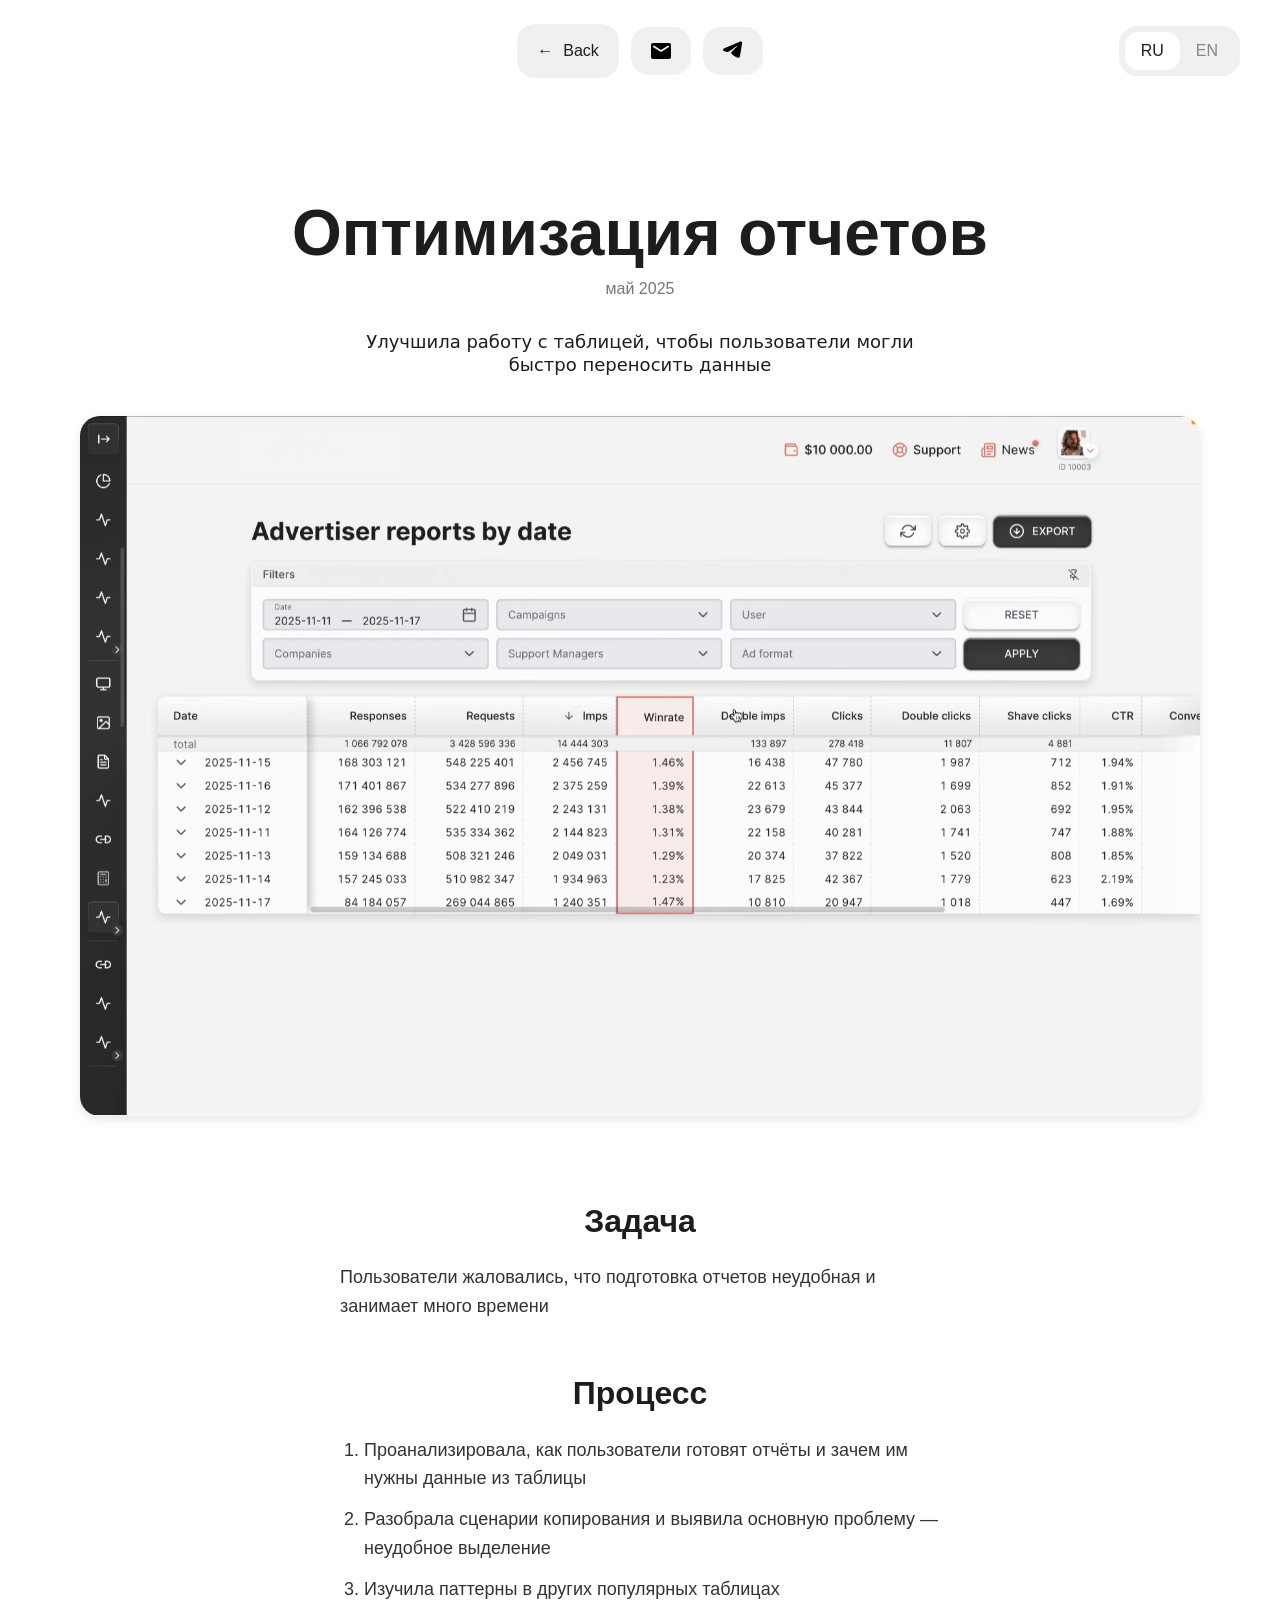
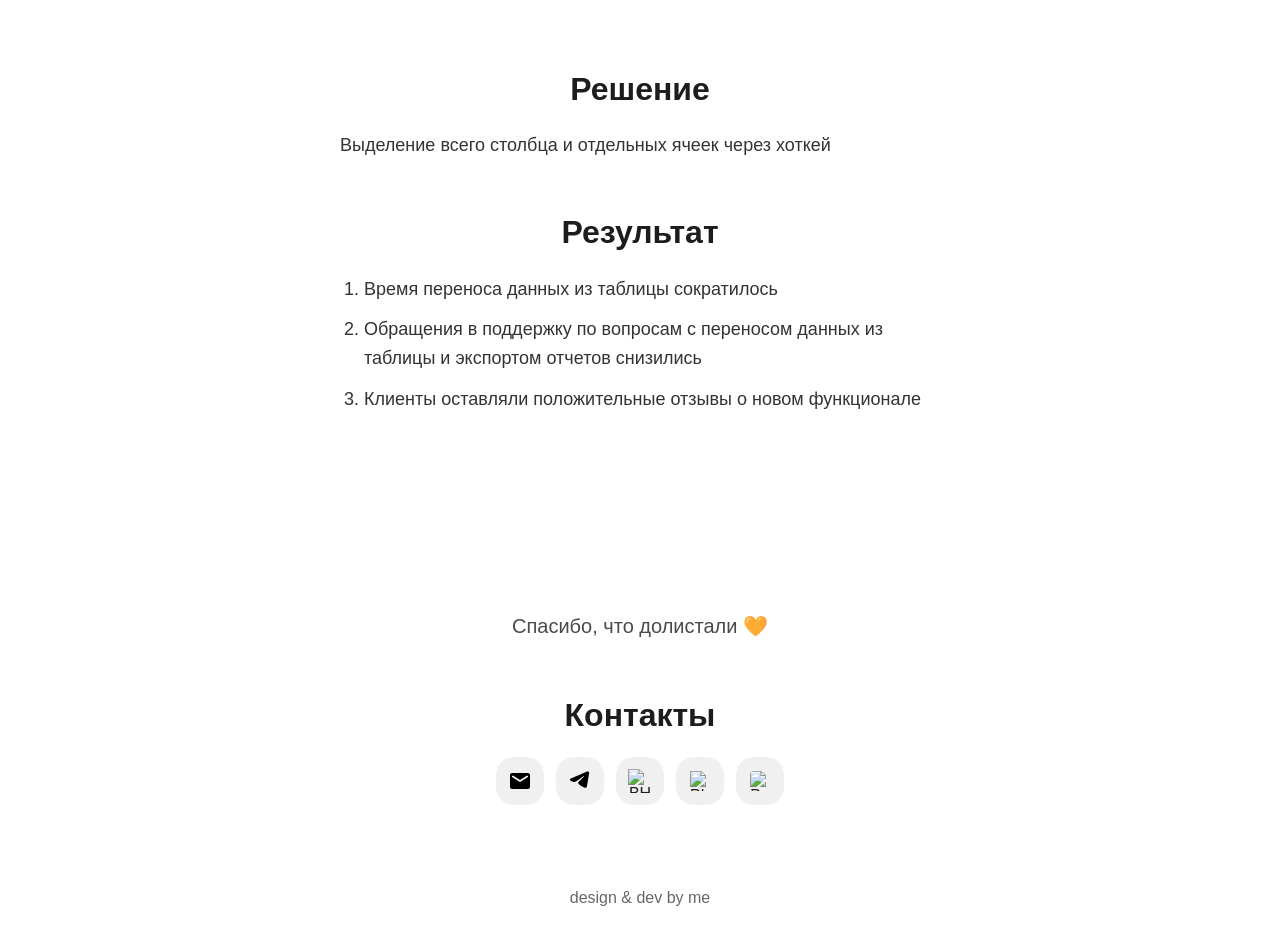
==== commit d64077d0: "perf: webp для изображений, inline SVG, webm+fallback для видео, явные размеры и lazy/eager Made-wit" ====
--- a/cell-selection.html
+++ b/cell-selection.html
@@ -4,8 +4,8 @@
     <meta charset="UTF-8">
     <meta name="viewport" content="width=device-width, initial-scale=1.0">
     <title>Cell selection - Veronika Strezh</title>
-    <link rel="icon" type="image/png" href="images/avatar.png">
-    <link rel="apple-touch-icon" href="images/avatar.png">
+    <link rel="icon" type="image/webp" href="images/avatar.webp">
+    <link rel="apple-touch-icon" href="images/avatar.webp">
     <link rel="stylesheet" href="styles.css">
     
     <!-- Yandex.Metrika counter -->
@@ -19,7 +19,7 @@
 
         ym(105452955, 'init', {ssr:true, webvisor:true, clickmap:true, ecommerce:"dataLayer", accurateTrackBounce:true, trackLinks:true});
     </script>
-    <noscript><div><img src="https://mc.yandex.ru/watch/105452955" style="position:absolute; left:-9999px;" alt="" /></div></noscript>
+    <noscript><div><img src="https://mc.yandex.ru/watch/105452955" style="position:absolute; left:-9999px;" alt="" loading="lazy" width="1" height="1" /></div></noscript>
     <!-- /Yandex.Metrika counter -->
 </head>
 <body>
@@ -29,13 +29,17 @@
             <a href="index.html" class="back-link"><span>←</span><span data-i18n="back">Back</span></a>
             <div class="email-btn-wrapper">
                 <button class="header-email-btn" id="email-btn">
-                    <img src="images/mail.svg" alt="Email" class="email-icon">
+                    <svg class="email-icon" width="20" height="16" viewBox="0 0 20 16" fill="none" xmlns="http://www.w3.org/2000/svg" aria-hidden="true" focusable="false">
+                        <path d="M18 0H2C0.9 0 0.00999999 0.9 0.00999999 2L0 14C0 15.1 0.9 16 2 16H18C19.1 16 20 15.1 20 14V2C20 0.9 19.1 0 18 0ZM17.6 4.25L10.53 8.67C10.21 8.87 9.79 8.87 9.47 8.67L2.4 4.25C2.29973 4.19371 2.21192 4.11766 2.14189 4.02645C2.07186 3.93525 2.02106 3.83078 1.99258 3.71937C1.96409 3.60796 1.9585 3.49194 1.97616 3.37831C1.99381 3.26468 2.03434 3.15581 2.09528 3.0583C2.15623 2.96079 2.23632 2.87666 2.33073 2.811C2.42513 2.74533 2.53187 2.69951 2.6445 2.6763C2.75712 2.65309 2.87328 2.65297 2.98595 2.67595C3.09863 2.69893 3.20546 2.74453 3.3 2.81L10 7L16.7 2.81C16.7945 2.74453 16.9014 2.69893 17.014 2.67595C17.1267 2.65297 17.2429 2.65309 17.3555 2.6763C17.4681 2.69951 17.5749 2.74533 17.6693 2.811C17.7637 2.87666 17.8438 2.96079 17.9047 3.0583C17.9657 3.15581 18.0062 3.26468 18.0238 3.37831C18.0415 3.49194 18.0359 3.60796 18.0074 3.71937C17.9789 3.83078 17.9281 3.93525 17.8581 4.02645C17.7881 4.11766 17.7003 4.19371 17.6 4.25Z" fill="black"/>
+                    </svg>
                     <span class="email-text">strezh.veronika@mail.ru</span>
                 </button>
                 <div id="email-notification" class="email-notification" data-i18n="email-copied">Email copied</div>
             </div>
             <button class="header-email-btn telegram-header-btn" id="telegram-btn">
-                <img src="images/Group.svg" alt="Telegram" class="email-icon">
+                <svg class="email-icon" width="21" height="20" viewBox="0 0 21 20" fill="none" xmlns="http://www.w3.org/2000/svg" aria-hidden="true" focusable="false">
+                    <path fill-rule="evenodd" clip-rule="evenodd" d="M18.0169 0.117465C18.264 0.013456 18.5345 -0.022416 18.8002 0.0135823C19.0659 0.0495806 19.317 0.156133 19.5276 0.32215C19.7381 0.488167 19.9003 0.707579 19.9973 0.957548C20.0942 1.20752 20.1224 1.47891 20.0789 1.74347L17.8109 15.5005C17.5909 16.8275 16.1349 17.5885 14.9179 16.9275C13.8999 16.3745 12.3879 15.5225 11.0279 14.6335C10.3479 14.1885 8.26489 12.7635 8.52089 11.7495C8.74089 10.8825 12.2409 7.62447 14.2409 5.68747C15.0259 4.92647 14.6679 4.48747 13.7409 5.18747C11.4389 6.92547 7.74289 9.56847 6.52089 10.3125C5.44289 10.9685 4.88089 11.0805 4.20889 10.9685C2.98289 10.7645 1.84589 10.4485 0.917888 10.0635C-0.336112 9.54347 -0.275112 7.81947 0.916888 7.31747L18.0169 0.117465Z" fill="black"/>
+                </svg>
                 <span class="email-text">@raaisondetre</span>
             </button>
             <div class="header-lang">
@@ -55,7 +59,11 @@
             </div>
             
             <div class="project-image-large">
-                <video src="video/admy-cell-selection.mov" class="project-detail-image cell-selection-video" autoplay loop muted playsinline preload="metadata" poster="images/cell-selection.jpg"></video>
+                <video class="project-detail-image cell-selection-video" autoplay loop muted playsinline preload="none" poster="images/cell-selection.webp">
+                    <source src="video/admy-cell-selection.webm" type="video/webm">
+                    <source src="video/admy-cell-selection.mp4" type="video/mp4">
+                    <source src="video/admy-cell-selection.mov" type="video/quicktime">
+                </video>
             </div>
 
             <div class="project-content">
@@ -106,27 +114,31 @@
             <div class="footer-buttons">
                 <div class="email-btn-wrapper">
                     <button class="header-email-btn footer-contact-btn" id="footer-email-btn-1">
-                        <img src="images/mail.svg" alt="Email" class="email-icon">
+                        <svg class="email-icon" width="20" height="16" viewBox="0 0 20 16" fill="none" xmlns="http://www.w3.org/2000/svg" aria-hidden="true" focusable="false">
+                            <path d="M18 0H2C0.9 0 0.00999999 0.9 0.00999999 2L0 14C0 15.1 0.9 16 2 16H18C19.1 16 20 15.1 20 14V2C20 0.9 19.1 0 18 0ZM17.6 4.25L10.53 8.67C10.21 8.87 9.79 8.87 9.47 8.67L2.4 4.25C2.29973 4.19371 2.21192 4.11766 2.14189 4.02645C2.07186 3.93525 2.02106 3.83078 1.99258 3.71937C1.96409 3.60796 1.9585 3.49194 1.97616 3.37831C1.99381 3.26468 2.03434 3.15581 2.09528 3.0583C2.15623 2.96079 2.23632 2.87666 2.33073 2.811C2.42513 2.74533 2.53187 2.69951 2.6445 2.6763C2.75712 2.65309 2.87328 2.65297 2.98595 2.67595C3.09863 2.69893 3.20546 2.74453 3.3 2.81L10 7L16.7 2.81C16.7945 2.74453 16.9014 2.69893 17.014 2.67595C17.1267 2.65297 17.2429 2.65309 17.3555 2.6763C17.4681 2.69951 17.5749 2.74533 17.6693 2.811C17.7637 2.87666 17.8438 2.96079 17.9047 3.0583C17.9657 3.15581 18.0062 3.26468 18.0238 3.37831C18.0415 3.49194 18.0359 3.60796 18.0074 3.71937C17.9789 3.83078 17.9281 3.93525 17.8581 4.02645C17.7881 4.11766 17.7003 4.19371 17.6 4.25Z" fill="black"/>
+                        </svg>
                         <span class="email-text">strezh.veronika@mail.ru</span>
                     </button>
                     <div class="email-notification footer-notification" id="footer-email-notification-1" data-i18n="email-copied">Email copied</div>
                 </div>
                 <button class="header-email-btn footer-contact-btn" id="footer-telegram-btn-1">
-                    <img src="images/Group.svg" alt="Telegram" class="email-icon">
+                    <svg class="email-icon" width="21" height="20" viewBox="0 0 21 20" fill="none" xmlns="http://www.w3.org/2000/svg" aria-hidden="true" focusable="false">
+                        <path fill-rule="evenodd" clip-rule="evenodd" d="M18.0169 0.117465C18.264 0.013456 18.5345 -0.022416 18.8002 0.0135823C19.0659 0.0495806 19.317 0.156133 19.5276 0.32215C19.7381 0.488167 19.9003 0.707579 19.9973 0.957548C20.0942 1.20752 20.1224 1.47891 20.0789 1.74347L17.8109 15.5005C17.5909 16.8275 16.1349 17.5885 14.9179 16.9275C13.8999 16.3745 12.3879 15.5225 11.0279 14.6335C10.3479 14.1885 8.26489 12.7635 8.52089 11.7495C8.74089 10.8825 12.2409 7.62447 14.2409 5.68747C15.0259 4.92647 14.6679 4.48747 13.7409 5.18747C11.4389 6.92547 7.74289 9.56847 6.52089 10.3125C5.44289 10.9685 4.88089 11.0805 4.20889 10.9685C2.98289 10.7645 1.84589 10.4485 0.917888 10.0635C-0.336112 9.54347 -0.275112 7.81947 0.916888 7.31747L18.0169 0.117465Z" fill="black"/>
+                    </svg>
                     <span class="email-text">@raaisondetre</span>
                 </button>
                 <button class="header-email-btn footer-contact-btn" id="footer-behance-btn">
-                    <img src="images/bh.png" alt="BH" class="email-icon">
+                    <img src="images/bh.webp" alt="BH" class="email-icon" loading="lazy" width="20" height="20">
                     <span class="email-text">strezh.veronika@mail.ru</span>
                 </button>
                 <div class="email-btn-wrapper">
                     <button class="header-email-btn footer-contact-btn" id="footer-phone-btn">
-                        <img src="images/phone.png" alt="Phone" class="email-icon">
+                        <img src="images/phone.webp" alt="Phone" class="email-icon" loading="lazy" width="20" height="20">
                     </button>
                     <div class="email-notification footer-notification" id="footer-phone-notification" data-i18n="phone-copied">Phone number copied</div>
                 </div>
                 <button class="header-email-btn footer-contact-btn" id="footer-dprofile-btn">
-                    <img src="images/dprofile.jpg" alt="Profile" class="email-icon">
+                    <img src="images/dprofile.webp" alt="Profile" class="email-icon" loading="lazy" width="20" height="20">
                     <span class="email-text">strezh.veronika@mail.ru</span>
                 </button>
             </div>
@@ -358,7 +370,7 @@
 
         ym(105452955, 'init', {ssr:true, webvisor:true, clickmap:true, ecommerce:"dataLayer", accurateTrackBounce:true, trackLinks:true});
     </script>
-    <noscript><div><img src="https://mc.yandex.ru/watch/105452955" style="position:absolute; left:-9999px;" alt="" /></div></noscript>
+    <noscript><div><img src="https://mc.yandex.ru/watch/105452955" style="position:absolute; left:-9999px;" alt="" loading="lazy" width="1" height="1" /></div></noscript>
     <!-- /Yandex.Metrika counter -->
 </body>
 </html>
--- a/styles.css
+++ b/styles.css
@@ -159,20 +159,20 @@
     background-color: #F0F0F0 !important;
 }
 
-.footer-contact-btn img[src*="bh.png"] {
+.footer-contact-btn img[src*="bh.webp"] {
     width: 24px;
     height: 24px;
     object-fit: contain;
 }
 
-.footer-contact-btn img[src*="dprofile.jpg"] {
+.footer-contact-btn img[src*="dprofile.webp"] {
     width: 20px;
     height: 20px;
     border-radius: 4px;
     object-fit: cover;
 }
 
-.footer-contact-btn img[src*="phone.png"] {
+.footer-contact-btn img[src*="phone.webp"] {
     width: 20px;
     height: 20px;
     object-fit: contain;
@@ -426,8 +426,8 @@
     width: 100%;
     height: 100%;
     background-color: #FBFBFB;
-    -webkit-mask-image: url('images/element.bck-large.svg');
-    mask-image: url('images/element.bck-large.svg');
+    -webkit-mask-image: url('images/element.bck-large-2.svg');
+    mask-image: url('images/element.bck-large-2.svg');
     -webkit-mask-size: contain;
     mask-size: contain;
     -webkit-mask-repeat: no-repeat;
@@ -458,8 +458,8 @@
     width: 100%;
     height: 100%;
     background-color: #FBFBFB;
-    -webkit-mask-image: url('images/heart.png');
-    mask-image: url('images/heart.png');
+    -webkit-mask-image: url('images/heart.webp');
+    mask-image: url('images/heart.webp');
     -webkit-mask-size: contain;
     mask-size: contain;
     -webkit-mask-repeat: no-repeat;
@@ -490,8 +490,8 @@
     width: 100%;
     height: 100%;
     background-color: #FBFBFB;
-    -webkit-mask-image: url('images/heart.png');
-    mask-image: url('images/heart.png');
+    -webkit-mask-image: url('images/heart.webp');
+    mask-image: url('images/heart.webp');
     -webkit-mask-size: contain;
     mask-size: contain;
     -webkit-mask-repeat: no-repeat;
@@ -522,8 +522,8 @@
     width: 100%;
     height: 100%;
     background-color: #FBFBFB;
-    -webkit-mask-image: url('images/heart.png');
-    mask-image: url('images/heart.png');
+    -webkit-mask-image: url('images/heart.webp');
+    mask-image: url('images/heart.webp');
     -webkit-mask-size: contain;
     mask-size: contain;
     -webkit-mask-repeat: no-repeat;
@@ -1016,6 +1016,13 @@
     box-shadow: 0 4px 10px rgba(113, 113, 113, 0.16);
 }
 
+/* Лоудеры/заглушки для медиа: пока картинка или видео грузятся, показываем светло-серый фон */
+.project-image,
+.project-detail-image,
+.project-image-large video {
+    background-color: #f5f5f5;
+}
+
 .project-detail-image-cropped {
     clip-path: inset(0 0 260px 0);
     border-radius: 20px;
@@ -1303,7 +1310,7 @@
         height: 18px;
     }
 
-    .header-email-btn img[src*="bh.png"] {
+    .header-email-btn img[src*="bh.webp"] {
         width: 22px;
         height: 22px;
     }
@@ -1439,7 +1446,7 @@
         display: block;
         width: 100%;
         aspect-ratio: 4/3;
-        background-image: url('images/Frame 10659.png');
+        background-image: url('images/Frame 10659.webp');
         background-size: cover;
         background-position: center;
         border-radius: 16px;
@@ -1575,17 +1582,17 @@
         background-color: #E8E8E8 !important;
     }
 
-    .footer-contact-btn img[src*="bh.png"] {
+    .footer-contact-btn img[src*="bh.webp"] {
         width: 22px;
         height: 22px;
     }
 
-    .footer-contact-btn img[src*="phone.png"] {
+    .footer-contact-btn img[src*="phone.webp"] {
         width: 20px;
         height: 20px;
     }
 
-    .footer-contact-btn img[src*="dprofile.jpg"] {
+    .footer-contact-btn img[src*="dprofile.webp"] {
         width: 20px;
         height: 20px;
     }
@@ -1678,7 +1685,7 @@
         height: 16px;
     }
 
-    .header-email-btn img[src*="bh.png"] {
+    .header-email-btn img[src*="bh.webp"] {
         width: 20px;
         height: 20px;
     }
@@ -1848,17 +1855,17 @@
         height: 18px;
     }
 
-    .footer-contact-btn img[src*="bh.png"] {
+    .footer-contact-btn img[src*="bh.webp"] {
         width: 20px;
         height: 20px;
     }
 
-    .footer-contact-btn img[src*="phone.png"] {
+    .footer-contact-btn img[src*="phone.webp"] {
         width: 18px;
         height: 18px;
     }
 
-    .footer-contact-btn img[src*="dprofile.jpg"] {
+    .footer-contact-btn img[src*="dprofile.webp"] {
         width: 18px;
         height: 18px;
     }
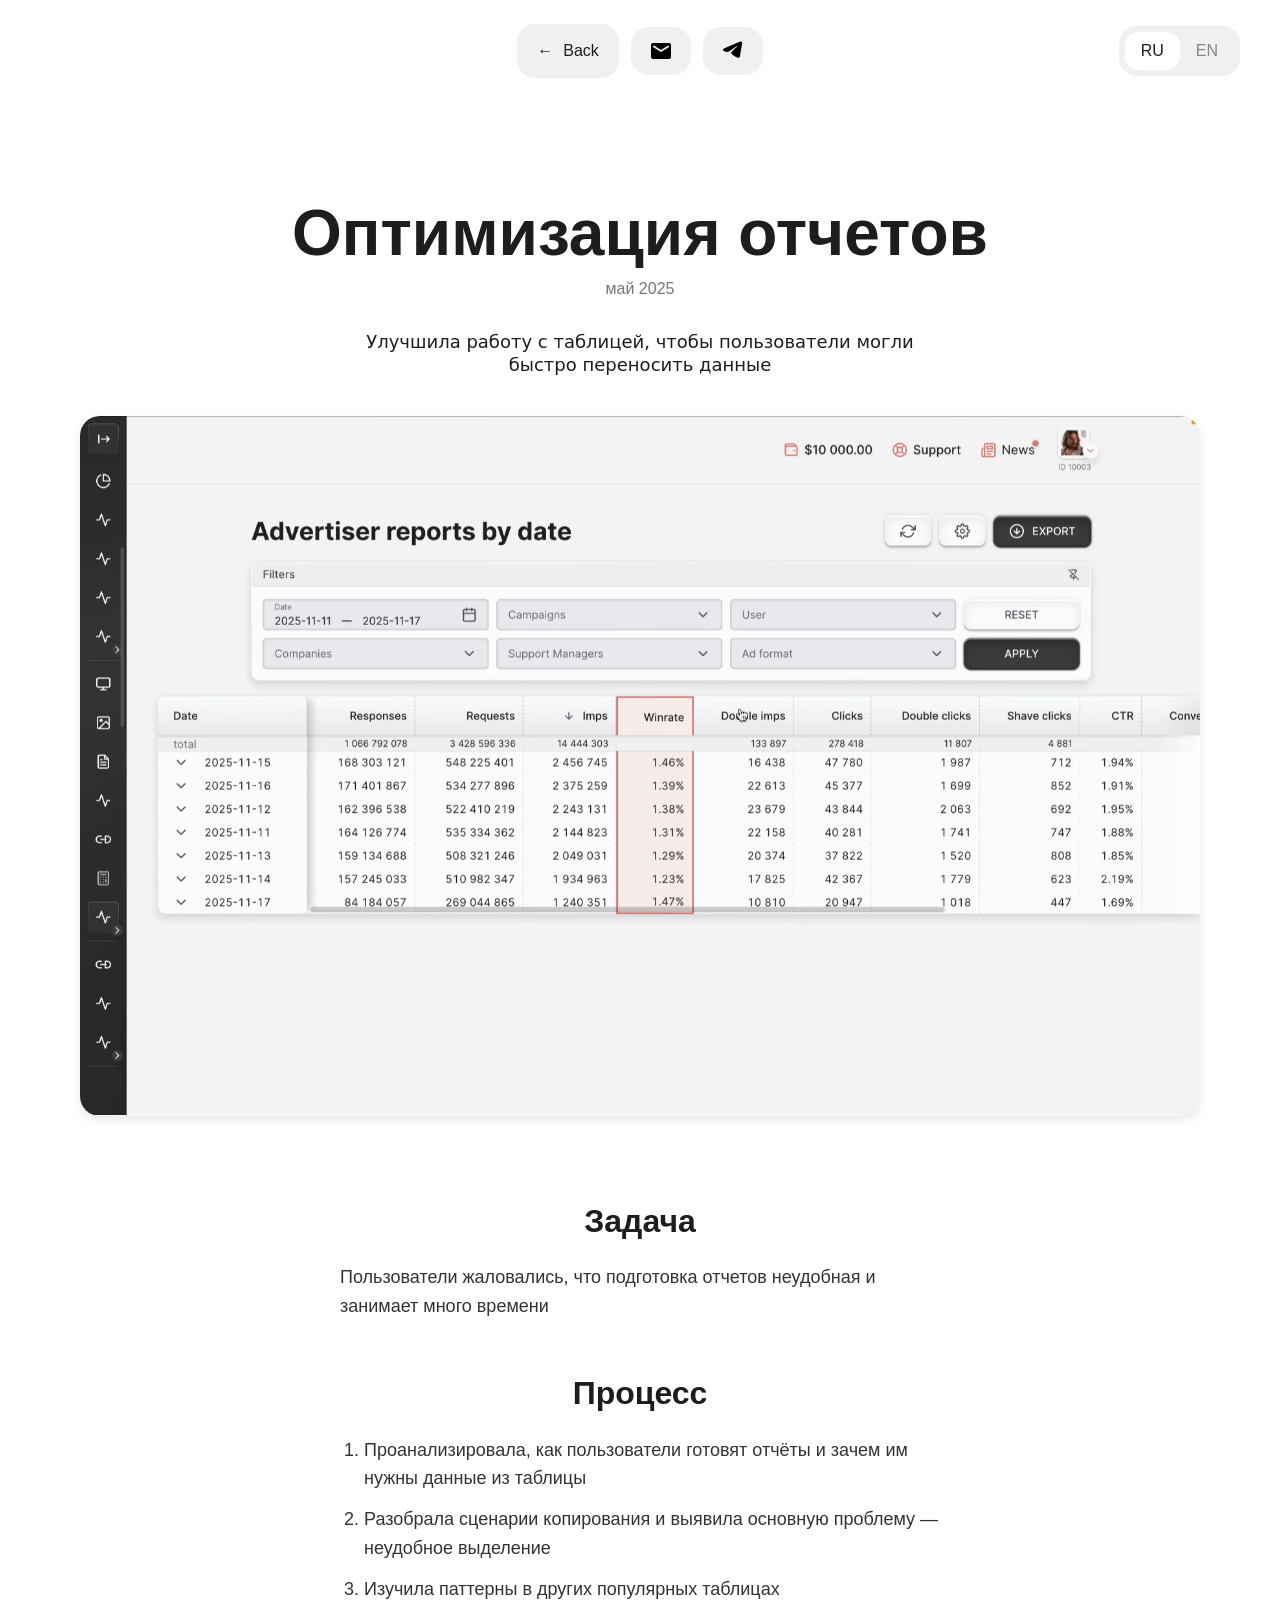
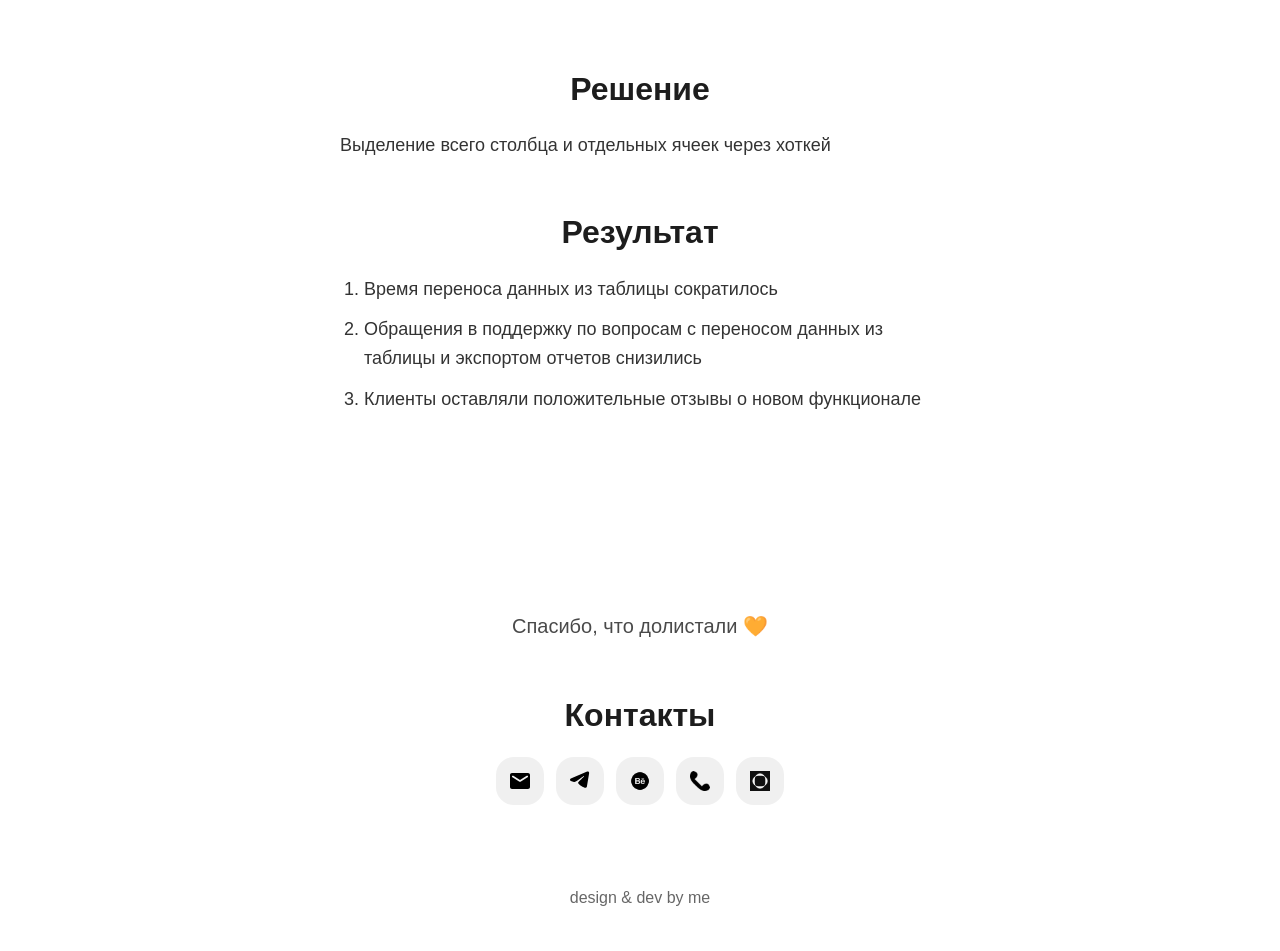
==== commit 9e8c72dc: "fix icons" ====
--- a/cell-selection.html
+++ b/cell-selection.html
@@ -128,17 +128,17 @@
                     <span class="email-text">@raaisondetre</span>
                 </button>
                 <button class="header-email-btn footer-contact-btn" id="footer-behance-btn">
-                    <img src="images/bh.webp" alt="BH" class="email-icon" loading="lazy" width="20" height="20">
+                    <img src="images/bh.png" alt="BH" class="email-icon" loading="lazy" width="20" height="20">
                     <span class="email-text">strezh.veronika@mail.ru</span>
                 </button>
                 <div class="email-btn-wrapper">
                     <button class="header-email-btn footer-contact-btn" id="footer-phone-btn">
-                        <img src="images/phone.webp" alt="Phone" class="email-icon" loading="lazy" width="20" height="20">
+                        <img src="images/phone.png" alt="Phone" class="email-icon" loading="lazy" width="20" height="20">
                     </button>
                     <div class="email-notification footer-notification" id="footer-phone-notification" data-i18n="phone-copied">Phone number copied</div>
                 </div>
                 <button class="header-email-btn footer-contact-btn" id="footer-dprofile-btn">
-                    <img src="images/dprofile.webp" alt="Profile" class="email-icon" loading="lazy" width="20" height="20">
+                    <img src="images/dprofile.jpg" alt="Profile" class="email-icon" loading="lazy" width="20" height="20">
                     <span class="email-text">strezh.veronika@mail.ru</span>
                 </button>
             </div>
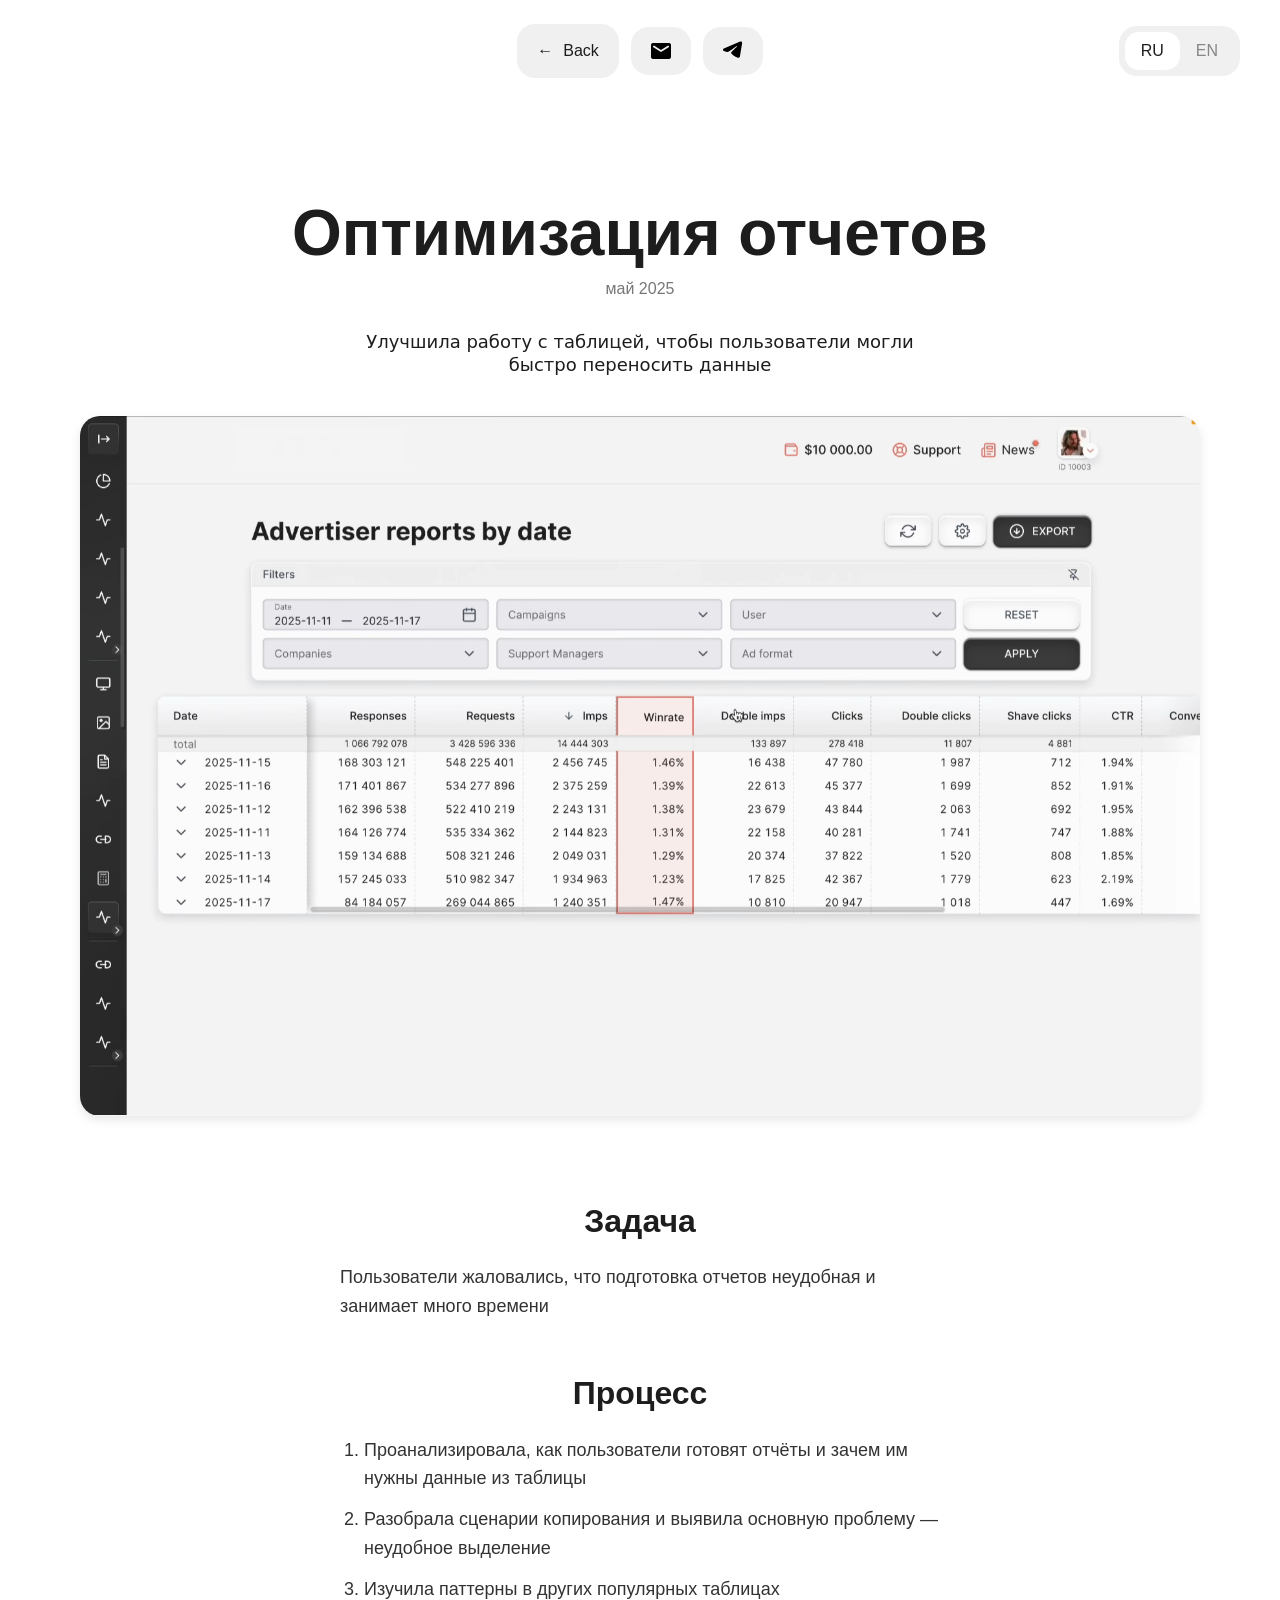
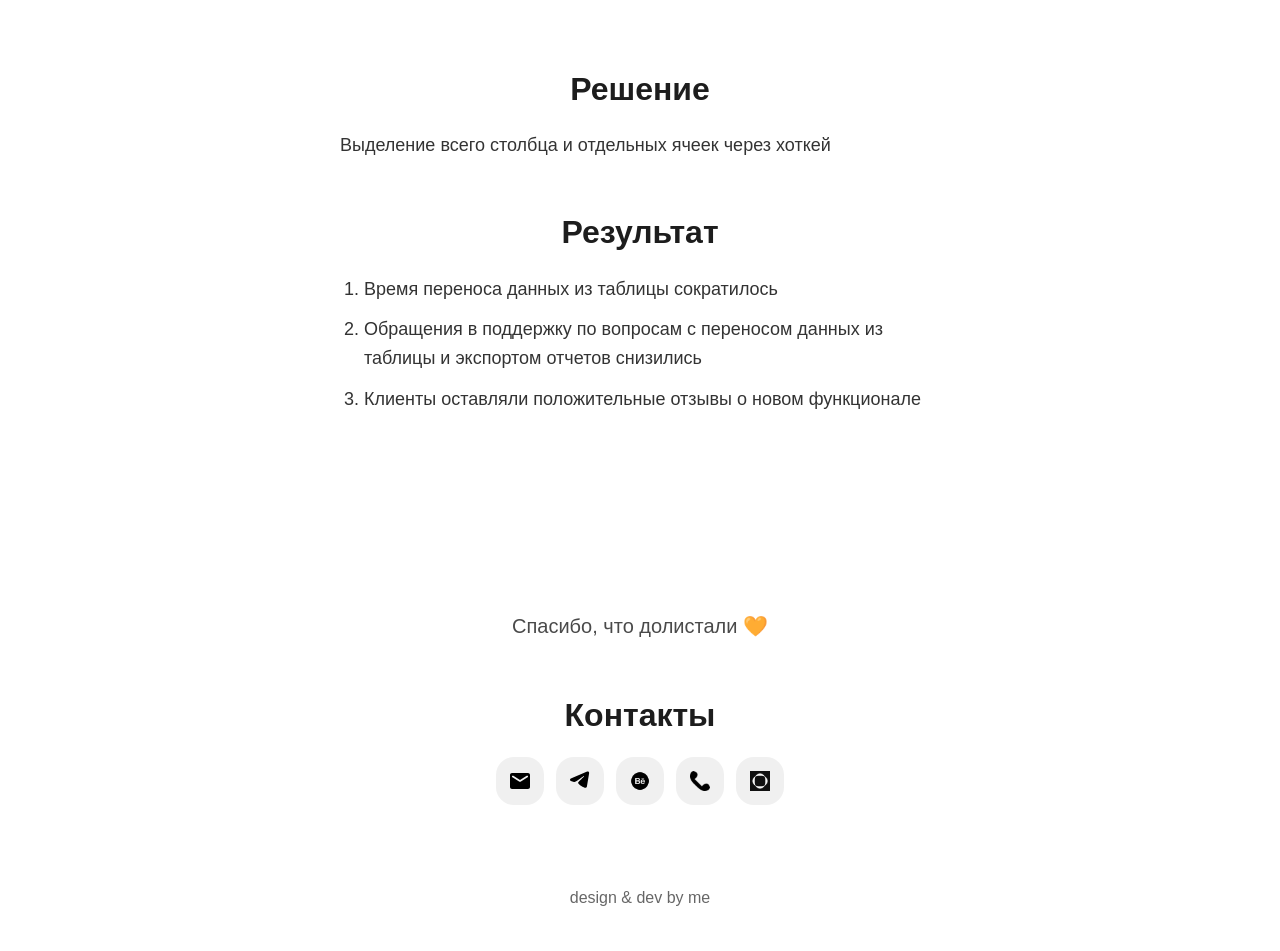
==== commit a5e34893: "fix bh icon size" ====
--- a/cell-selection.html
+++ b/cell-selection.html
@@ -128,7 +128,7 @@
                     <span class="email-text">@raaisondetre</span>
                 </button>
                 <button class="header-email-btn footer-contact-btn" id="footer-behance-btn">
-                    <img src="images/bh.png" alt="BH" class="email-icon" loading="lazy" width="20" height="20">
+                    <img src="images/bh.png" alt="BH" class="email-icon" loading="lazy" width="24" height="24">
                     <span class="email-text">strezh.veronika@mail.ru</span>
                 </button>
                 <div class="email-btn-wrapper">
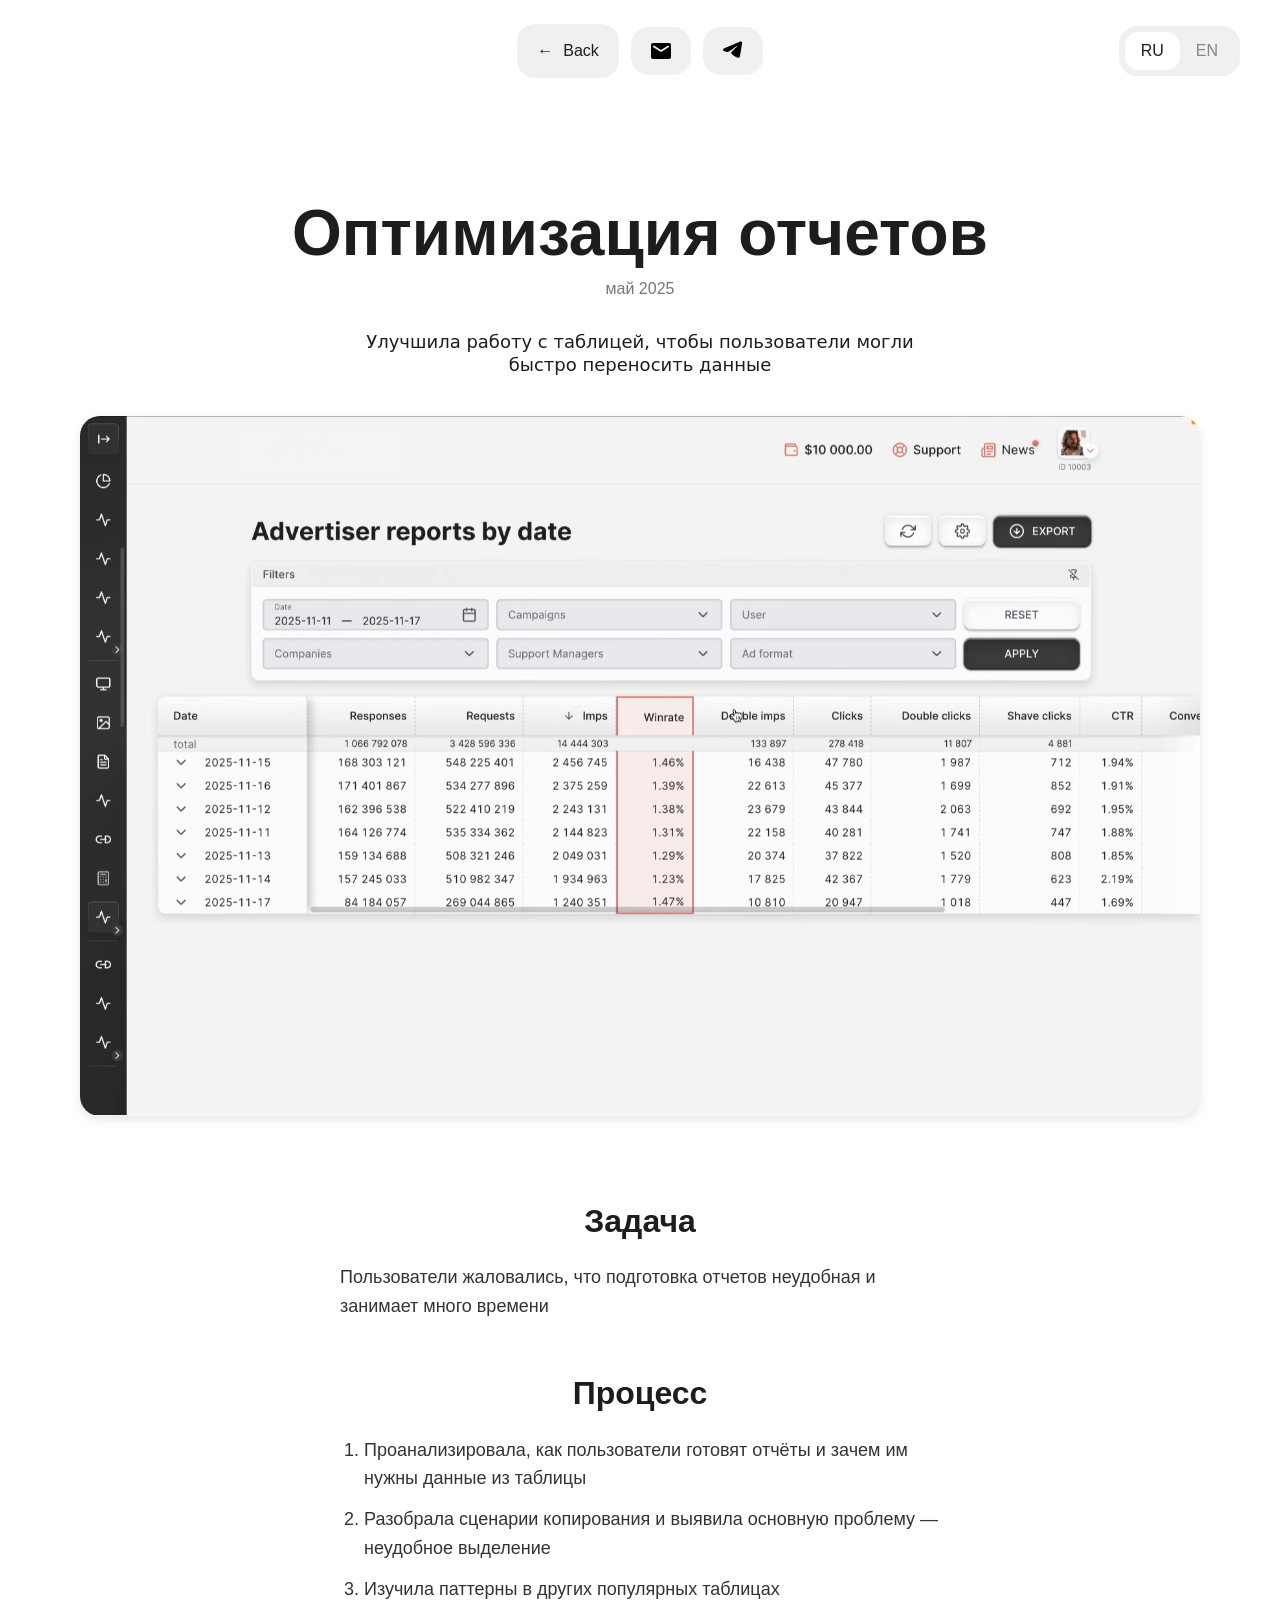
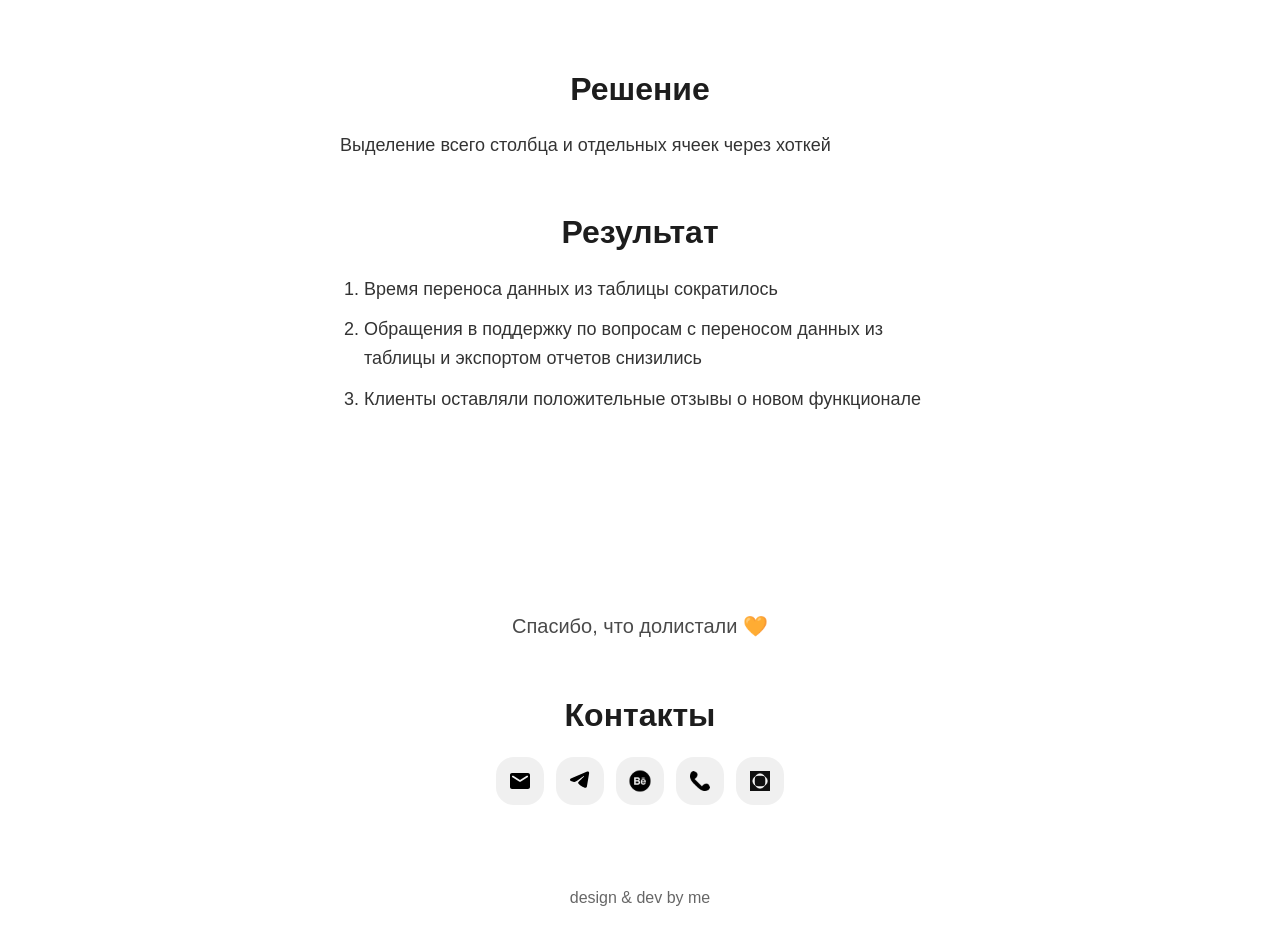
==== commit 6979230b: "fix bh size" ====
--- a/cell-selection.html
+++ b/cell-selection.html
@@ -128,7 +128,7 @@
                     <span class="email-text">@raaisondetre</span>
                 </button>
                 <button class="header-email-btn footer-contact-btn" id="footer-behance-btn">
-                    <img src="images/bh.png" alt="BH" class="email-icon" loading="lazy" width="24" height="24">
+                    <img src="images/bh.png" alt="BH" class="email-icon" style="width:24px;height:24px;" loading="lazy" width="24" height="24">
                     <span class="email-text">strezh.veronika@mail.ru</span>
                 </button>
                 <div class="email-btn-wrapper">
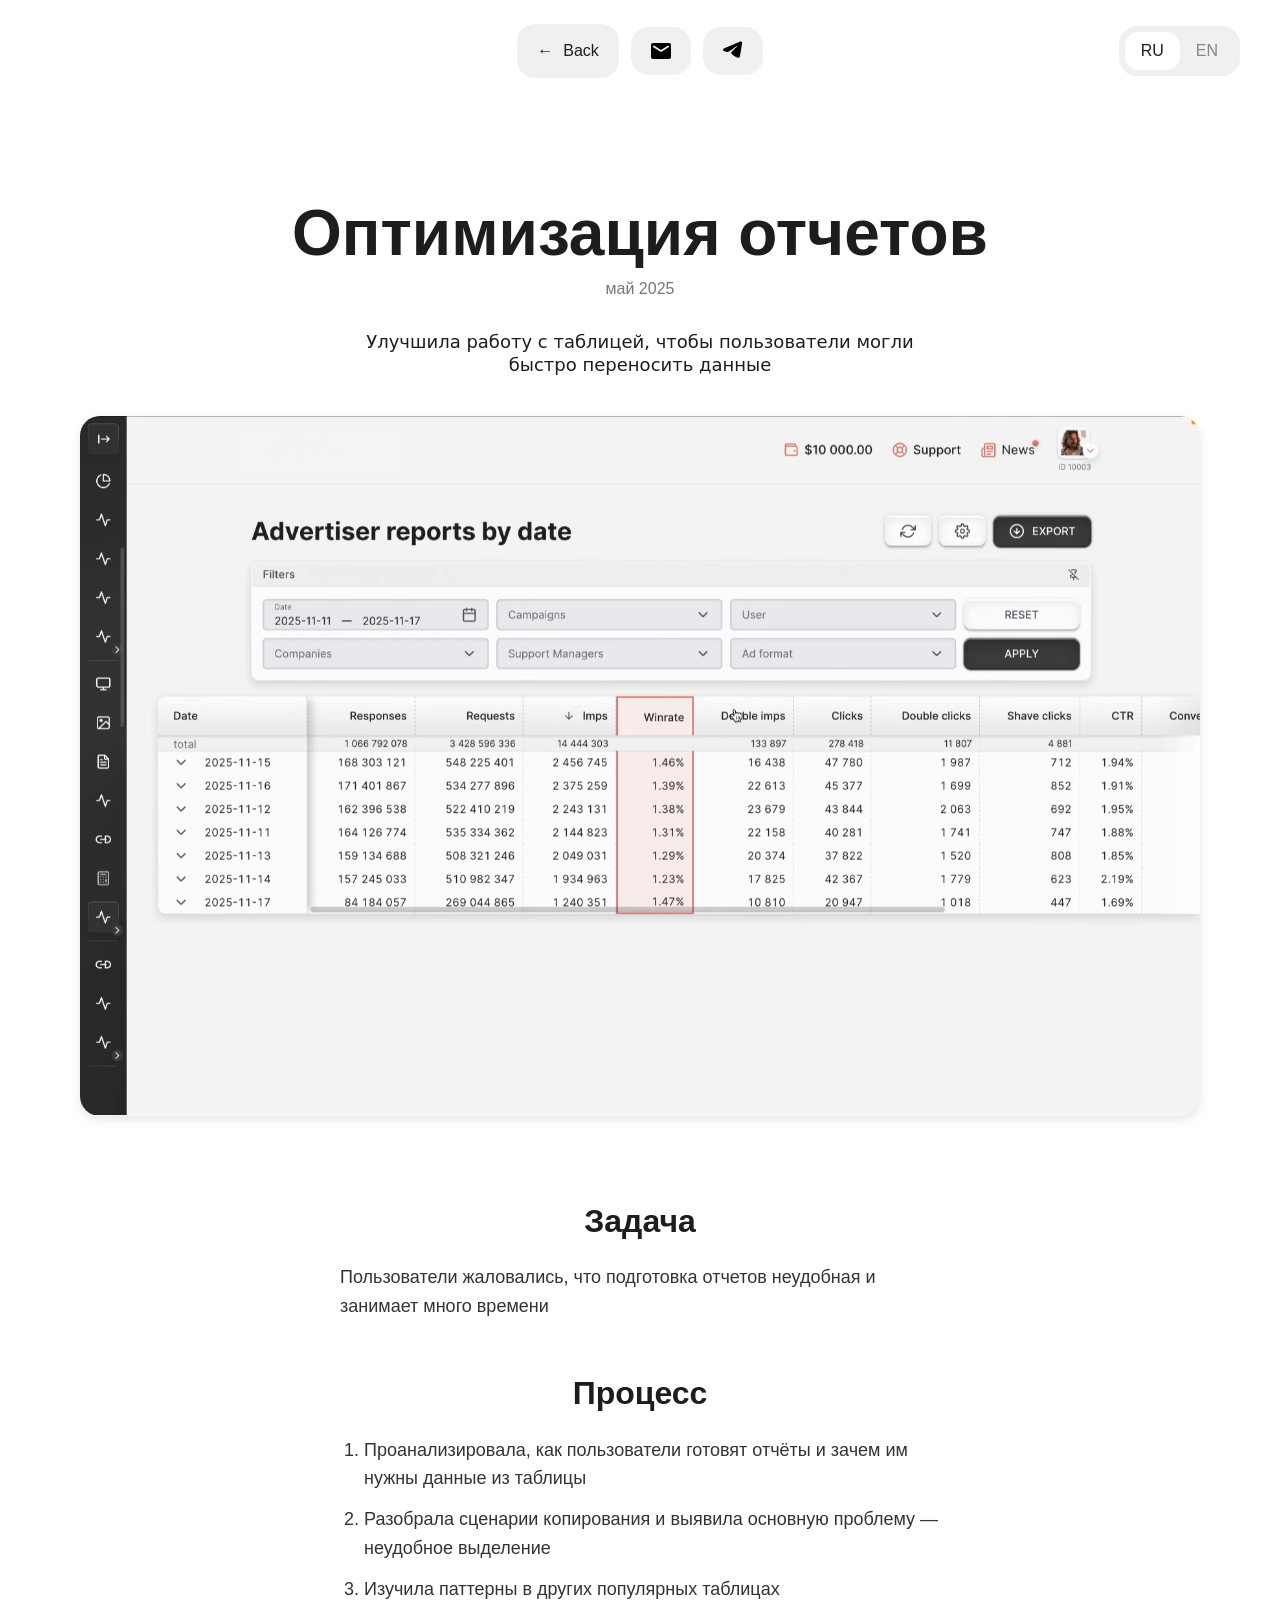
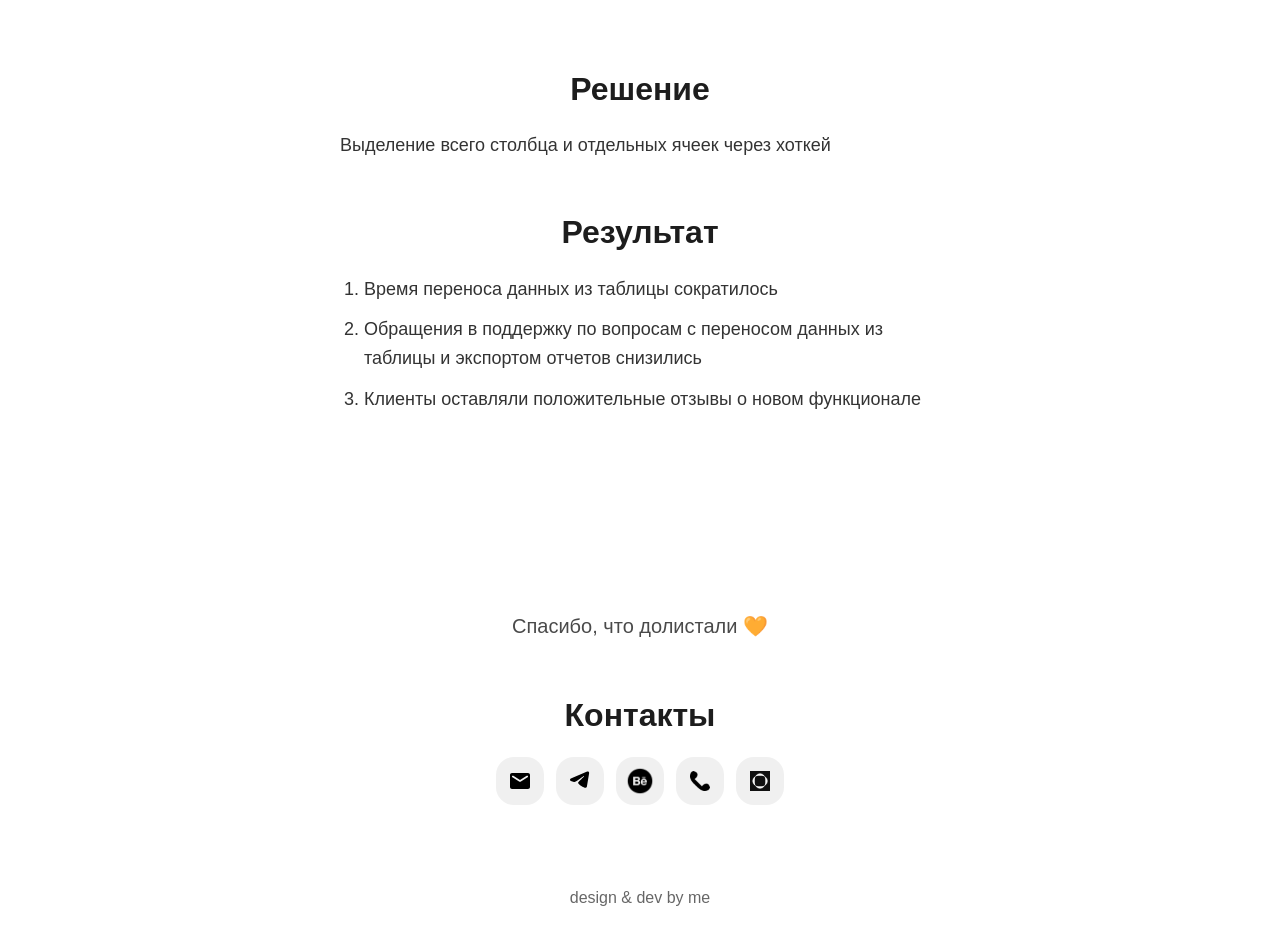
==== commit 7c08b95d: "fix bh size 28" ====
--- a/cell-selection.html
+++ b/cell-selection.html
@@ -128,7 +128,7 @@
                     <span class="email-text">@raaisondetre</span>
                 </button>
                 <button class="header-email-btn footer-contact-btn" id="footer-behance-btn">
-                    <img src="images/bh.png" alt="BH" class="email-icon" style="width:24px;height:24px;" loading="lazy" width="24" height="24">
+                    <img src="images/bh.png" alt="BH" class="email-icon" style="width:28px;height:28px;" loading="lazy" width="24" height="24">
                     <span class="email-text">strezh.veronika@mail.ru</span>
                 </button>
                 <div class="email-btn-wrapper">
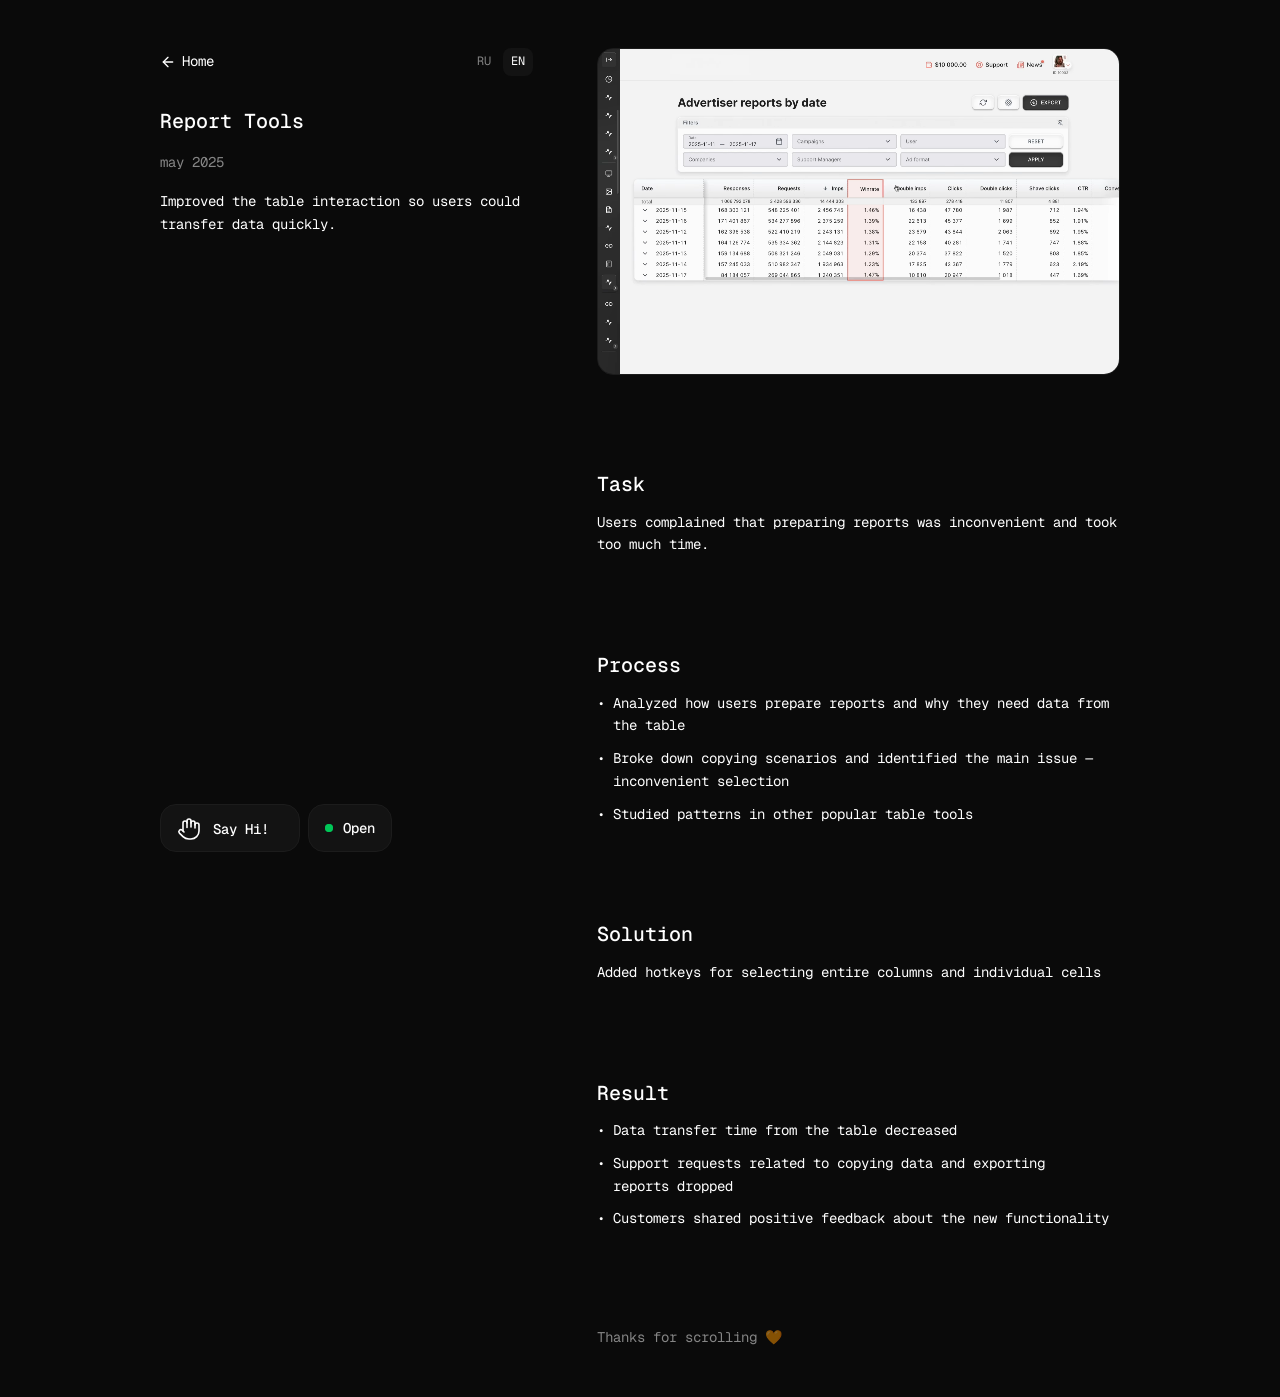
==== commit 68b97672: "Redesign portfolio in a dark two-column layout - New home page: sticky sidebar with bio and "Say Hi!" ====
--- a/cell-selection.html
+++ b/cell-selection.html
@@ -3,11 +3,16 @@
 <head>
     <meta charset="UTF-8">
     <meta name="viewport" content="width=device-width, initial-scale=1.0">
+    <meta name="theme-color" content="#0a0a0a">
     <title>Cell selection - Veronika Strezh</title>
     <link rel="icon" type="image/webp" href="images/avatar.webp">
     <link rel="apple-touch-icon" href="images/avatar.webp">
-    <link rel="stylesheet" href="styles.css">
-    
+    <link rel="preconnect" href="https://fonts.googleapis.com">
+    <link rel="preconnect" href="https://fonts.gstatic.com" crossorigin>
+    <link href="https://fonts.googleapis.com/css2?family=Geist+Mono:wght@400;500&display=swap" rel="stylesheet">
+    <link rel="stylesheet" href="home.css">
+    <link rel="stylesheet" href="case.css">
+
     <!-- Yandex.Metrika counter -->
     <script type="text/javascript">
         (function(m,e,t,r,i,k,a){
@@ -23,41 +28,77 @@
     <!-- /Yandex.Metrika counter -->
 </head>
 <body>
-    <!-- Header -->
-    <header class="header">
-        <div class="header-container">
-            <a href="index.html" class="back-link"><span>←</span><span data-i18n="back">Back</span></a>
-            <div class="email-btn-wrapper">
-                <button class="header-email-btn" id="email-btn">
-                    <svg class="email-icon" width="20" height="16" viewBox="0 0 20 16" fill="none" xmlns="http://www.w3.org/2000/svg" aria-hidden="true" focusable="false">
-                        <path d="M18 0H2C0.9 0 0.00999999 0.9 0.00999999 2L0 14C0 15.1 0.9 16 2 16H18C19.1 16 20 15.1 20 14V2C20 0.9 19.1 0 18 0ZM17.6 4.25L10.53 8.67C10.21 8.87 9.79 8.87 9.47 8.67L2.4 4.25C2.29973 4.19371 2.21192 4.11766 2.14189 4.02645C2.07186 3.93525 2.02106 3.83078 1.99258 3.71937C1.96409 3.60796 1.9585 3.49194 1.97616 3.37831C1.99381 3.26468 2.03434 3.15581 2.09528 3.0583C2.15623 2.96079 2.23632 2.87666 2.33073 2.811C2.42513 2.74533 2.53187 2.69951 2.6445 2.6763C2.75712 2.65309 2.87328 2.65297 2.98595 2.67595C3.09863 2.69893 3.20546 2.74453 3.3 2.81L10 7L16.7 2.81C16.7945 2.74453 16.9014 2.69893 17.014 2.67595C17.1267 2.65297 17.2429 2.65309 17.3555 2.6763C17.4681 2.69951 17.5749 2.74533 17.6693 2.811C17.7637 2.87666 17.8438 2.96079 17.9047 3.0583C17.9657 3.15581 18.0062 3.26468 18.0238 3.37831C18.0415 3.49194 18.0359 3.60796 18.0074 3.71937C17.9789 3.83078 17.9281 3.93525 17.8581 4.02645C17.7881 4.11766 17.7003 4.19371 17.6 4.25Z" fill="black"/>
-                    </svg>
-                    <span class="email-text">strezh.veronika@mail.ru</span>
-                </button>
-                <div id="email-notification" class="email-notification" data-i18n="email-copied">Email copied</div>
+    <div class="page">
+        <aside class="aside">
+            <div class="case-aside-top">
+                <div class="case-nav">
+                    <a class="back" href="index.html">
+                        <svg width="16" height="16" viewBox="0 0 24 24" fill="none" stroke="currentColor" stroke-width="2" stroke-linecap="round" stroke-linejoin="round" aria-hidden="true"><path d="m12 19-7-7 7-7"/><path d="M19 12H5"/></svg>
+                        <span data-i18n="to-home">На главную</span>
+                    </a>
+                    <div class="lang">
+                        <button type="button" data-lang="ru">RU</button>
+                        <button type="button" data-lang="en">EN</button>
+                    </div>
+                </div>
+                <div class="case-head">
+                    <h1 class="title" data-i18n="cell-title">Оптимизация отчетов</h1>
+                    <p class="case-date" data-i18n="cell-date">май 2025</p>
+                    <p class="text" data-i18n="cell-subtitle">Улучшила работу с таблицей, чтобы пользователи могли быстро переносить данные</p>
+                </div>
             </div>
-            <button class="header-email-btn telegram-header-btn" id="telegram-btn">
-                <svg class="email-icon" width="21" height="20" viewBox="0 0 21 20" fill="none" xmlns="http://www.w3.org/2000/svg" aria-hidden="true" focusable="false">
-                    <path fill-rule="evenodd" clip-rule="evenodd" d="M18.0169 0.117465C18.264 0.013456 18.5345 -0.022416 18.8002 0.0135823C19.0659 0.0495806 19.317 0.156133 19.5276 0.32215C19.7381 0.488167 19.9003 0.707579 19.9973 0.957548C20.0942 1.20752 20.1224 1.47891 20.0789 1.74347L17.8109 15.5005C17.5909 16.8275 16.1349 17.5885 14.9179 16.9275C13.8999 16.3745 12.3879 15.5225 11.0279 14.6335C10.3479 14.1885 8.26489 12.7635 8.52089 11.7495C8.74089 10.8825 12.2409 7.62447 14.2409 5.68747C15.0259 4.92647 14.6679 4.48747 13.7409 5.18747C11.4389 6.92547 7.74289 9.56847 6.52089 10.3125C5.44289 10.9685 4.88089 11.0805 4.20889 10.9685C2.98289 10.7645 1.84589 10.4485 0.917888 10.0635C-0.336112 9.54347 -0.275112 7.81947 0.916888 7.31747L18.0169 0.117465Z" fill="black"/>
-                </svg>
-                <span class="email-text">@raaisondetre</span>
-            </button>
-            <div class="header-lang">
-                <button class="lang-btn active">RU</button>
-                <button class="lang-btn">EN</button>
+
+            <div class="contacts">
+                <div class="say-hi-slot">
+                <div class="say-hi" id="say-hi">
+                    <button type="button" class="say-hi-toggle" id="say-hi-toggle" aria-expanded="false">
+                        <svg width="24" height="24" viewBox="0 0 24 24" fill="none" stroke="currentColor" stroke-width="1.6" stroke-linecap="round" stroke-linejoin="round" aria-hidden="true"><path d="M18 11V6a2 2 0 0 0-4 0"/><path d="M14 10V4a2 2 0 0 0-4 0v2"/><path d="M10 10.5V6a2 2 0 0 0-4 0v8"/><path d="M18 8a2 2 0 1 1 4 0v6a8 8 0 0 1-8 8h-2c-2.8 0-4.5-.86-5.99-2.34l-3.6-3.6a2 2 0 0 1 2.83-2.82L7 15"/></svg>
+                        <span>Say Hi!</span>
+                    </button>
+                    <div class="say-hi-panel" role="dialog" aria-label="Контакты">
+                        <div class="say-hi-head">
+                            <span>Say Hi!</span>
+                            <button type="button" class="say-hi-close" id="say-hi-close" aria-label="Закрыть">
+                                <svg width="16" height="16" viewBox="0 0 24 24" fill="none" stroke="currentColor" stroke-width="2.5" stroke-linecap="round"><line x1="18" y1="6" x2="6" y2="18"/><line x1="6" y1="6" x2="18" y2="18"/></svg>
+                            </button>
+                        </div>
+                        <div class="say-hi-list">
+                            <a class="say-hi-item" href="https://t.me/raaisondetre" target="_blank" rel="noopener noreferrer">
+                                <svg width="24" height="24" viewBox="0 0 24 24" fill="currentColor" aria-hidden="true"><path d="M20.2 4.1a1.3 1.3 0 0 1 1.8 1.4l-2.3 13.8c-.2 1.3-1.7 2.1-2.9 1.4-1-.6-2.5-1.4-3.9-2.3-.7-.4-2.7-1.9-2.5-2.9.2-.9 3.7-4.1 5.7-6.1.8-.8.4-1.2-.5-.5-2.3 1.7-6 4.4-7.2 5.1-1.1.7-1.6.8-2.3.7-1.2-.2-2.4-.5-3.3-.9-1.2-.5-1.2-2.3 0-2.8l17.4-7z"/></svg>
+                                <span>raaisondetre</span>
+                            </a>
+                            <button type="button" class="say-hi-item" data-copy="strezh.veronika@mail.ru" data-i18n-label="copy-email">
+                                <svg width="24" height="24" viewBox="0 0 24 24" fill="none" stroke="currentColor" stroke-width="1.6" aria-hidden="true"><rect x="3" y="5" width="18" height="14" rx="2"/><path d="m3.5 6.5 8.5 6 8.5-6"/></svg>
+                                <span>copy email</span>
+                            </button>
+                            <button type="button" class="say-hi-item" data-copy="+79245377701" data-i18n-label="copy-phone">
+                                <svg width="24" height="24" viewBox="0 0 24 24" fill="none" stroke="currentColor" stroke-width="1.6" stroke-linejoin="round" aria-hidden="true"><path d="M5 4h4l2 5-2.5 1.5a11 11 0 0 0 5 5L15 13l5 2v4a2 2 0 0 1-2 2A16 16 0 0 1 3 6a2 2 0 0 1 2-2"/></svg>
+                                <span>copy phone</span>
+                            </button>
+                            <a class="say-hi-item" href="https://www.behance.net/ssstrezh" target="_blank" rel="noopener noreferrer">
+                                <svg width="24" height="24" viewBox="0 0 24 24" fill="currentColor" aria-hidden="true"><path d="M8.2 11.3c.9-.4 1.5-1.2 1.5-2.4 0-2.2-1.6-2.9-3.6-2.9H1v12h5.3c2.1 0 4-1 4-3.3 0-1.5-.7-2.9-2.1-3.4zM3.5 8h2.3c.9 0 1.6.2 1.6 1.2 0 .9-.6 1.3-1.5 1.3H3.5V8zm2.5 8H3.5v-3.4h2.6c1.1 0 1.8.4 1.8 1.6 0 1.2-.8 1.8-1.9 1.8zM15 7h5.5v1.4H15zm2.8 2.4c-2.9 0-4.6 2-4.6 4.5 0 2.6 1.6 4.4 4.6 4.4 2.2 0 3.7-1 4.2-3.1h-2.2c-.2.7-1 1.1-1.9 1.1-1.5 0-2.2-.8-2.2-2.2h6.5c.1-2.8-1.4-4.7-4.4-4.7zm-2.1 3.6c.1-1.1.8-1.8 2-1.8s1.8.7 1.9 1.8h-3.9z"/></svg>
+                                <span>behance</span>
+                            </a>
+                            <a class="say-hi-item" href="https://dprofile.ru/ssstrezh" target="_blank" rel="noopener noreferrer">
+                                <svg width="24" height="24" viewBox="0 0 24 24" fill="none" stroke="currentColor" stroke-width="1.6" aria-hidden="true"><rect x="3" y="3" width="18" height="18" rx="5"/><path d="M9 8h2.5a4 4 0 0 1 0 8H9z"/></svg>
+                                <span>dprofile</span>
+                            </a>
+                            <a class="say-hi-item" id="cv-link" href="https://drive.google.com/file/d/1Yg3t4HtJvWGERvINZFn--mRIrUATi6Jk/view?usp=sharing" target="_blank" rel="noopener noreferrer">
+                                <svg width="24" height="24" viewBox="0 0 24 24" fill="none" stroke="currentColor" stroke-width="1.6" stroke-linejoin="round" aria-hidden="true"><path d="M14 3H6a2 2 0 0 0-2 2v14a2 2 0 0 0 2 2h12a2 2 0 0 0 2-2V9z"/><path d="M14 3v6h6M8 13h8M8 17h5"/></svg>
+                                <span data-i18n="cv">резюме.pdf</span>
+                            </a>
+                        </div>
+                    </div>
+                </div>
+                </div>
+                <div class="status">
+                    <span class="status-dot"></span>
+                    <span>Open</span>
+                </div>
             </div>
-        </div>
-    </header>
+        </aside>
 
-    <!-- Project Detail Section -->
-    <section class="project-detail">
-        <div class="project-detail-container">
-            <div class="project-hero">
-                <h1 class="project-detail-title" data-i18n="cell-title">Оптимизация отчетов</h1>
-                <p class="project-date" data-i18n="cell-date">май 2025</p>
-                <p class="project-detail-subtitle" data-i18n="cell-subtitle">Улучшила работу с таблицей, чтобы пользователи могли быстро переносить данные</p>
-            </div>
-            
+        <main class="case-main">
             <div class="project-image-large">
                 <video class="project-detail-image cell-selection-video" autoplay loop muted playsinline preload="none" poster="images/cell-selection.webp">
                     <source src="video/admy-cell-selection.webm" type="video/webm">
@@ -65,7 +106,6 @@
                     <source src="video/admy-cell-selection.mov" type="video/quicktime">
                 </video>
             </div>
-
             <div class="project-content">
                 <div class="project-section" id="задача">
                     <h2 class="project-section-title" data-i18n="task">Задача</h2>
@@ -73,7 +113,6 @@
                         Пользователи жаловались, что подготовка отчетов неудобная и занимает много времени
                     </p>
                 </div>
-
                 <div class="project-section" id="процесс">
                     <h2 class="project-section-title" data-i18n="process">Процесс</h2>
                     <ol class="project-process-list">
@@ -82,14 +121,12 @@
                         <li data-i18n="cell-process-3">Изучила паттерны в других популярных таблицах</li>
                     </ol>
                 </div>
-
                 <div class="project-section" id="решение">
                     <h2 class="project-section-title" data-i18n="solution">Решение</h2>
                     <p class="project-section-text" data-i18n="cell-solution-text">
                         Выделение всего столбца и отдельных ячеек через хоткей
                     </p>
                 </div>
-
                 <div class="project-section" id="результат">
                     <h2 class="project-section-title" data-i18n="result">Результат</h2>
                     <ol class="project-process-list">
@@ -99,90 +136,15 @@
                     </ol>
                 </div>
             </div>
-        </div>
-    </section>
-
-    <!-- Thank You Message -->
-    <div class="thank-you-message">
+        
+            <div class="thank-you-message">
         <p data-i18n="thank-you">Спасибо, что долистали 🧡</p>
     </div>
-
-    <!-- Footer / Contact -->
-    <footer class="footer">
-        <div class="footer-container">
-            <h2 class="footer-title" data-i18n="contact">Contact</h2>
-            <div class="footer-buttons">
-                <div class="email-btn-wrapper">
-                    <button class="header-email-btn footer-contact-btn" id="footer-email-btn-1">
-                        <svg class="email-icon" width="20" height="16" viewBox="0 0 20 16" fill="none" xmlns="http://www.w3.org/2000/svg" aria-hidden="true" focusable="false">
-                            <path d="M18 0H2C0.9 0 0.00999999 0.9 0.00999999 2L0 14C0 15.1 0.9 16 2 16H18C19.1 16 20 15.1 20 14V2C20 0.9 19.1 0 18 0ZM17.6 4.25L10.53 8.67C10.21 8.87 9.79 8.87 9.47 8.67L2.4 4.25C2.29973 4.19371 2.21192 4.11766 2.14189 4.02645C2.07186 3.93525 2.02106 3.83078 1.99258 3.71937C1.96409 3.60796 1.9585 3.49194 1.97616 3.37831C1.99381 3.26468 2.03434 3.15581 2.09528 3.0583C2.15623 2.96079 2.23632 2.87666 2.33073 2.811C2.42513 2.74533 2.53187 2.69951 2.6445 2.6763C2.75712 2.65309 2.87328 2.65297 2.98595 2.67595C3.09863 2.69893 3.20546 2.74453 3.3 2.81L10 7L16.7 2.81C16.7945 2.74453 16.9014 2.69893 17.014 2.67595C17.1267 2.65297 17.2429 2.65309 17.3555 2.6763C17.4681 2.69951 17.5749 2.74533 17.6693 2.811C17.7637 2.87666 17.8438 2.96079 17.9047 3.0583C17.9657 3.15581 18.0062 3.26468 18.0238 3.37831C18.0415 3.49194 18.0359 3.60796 18.0074 3.71937C17.9789 3.83078 17.9281 3.93525 17.8581 4.02645C17.7881 4.11766 17.7003 4.19371 17.6 4.25Z" fill="black"/>
-                        </svg>
-                        <span class="email-text">strezh.veronika@mail.ru</span>
-                    </button>
-                    <div class="email-notification footer-notification" id="footer-email-notification-1" data-i18n="email-copied">Email copied</div>
-                </div>
-                <button class="header-email-btn footer-contact-btn" id="footer-telegram-btn-1">
-                    <svg class="email-icon" width="21" height="20" viewBox="0 0 21 20" fill="none" xmlns="http://www.w3.org/2000/svg" aria-hidden="true" focusable="false">
-                        <path fill-rule="evenodd" clip-rule="evenodd" d="M18.0169 0.117465C18.264 0.013456 18.5345 -0.022416 18.8002 0.0135823C19.0659 0.0495806 19.317 0.156133 19.5276 0.32215C19.7381 0.488167 19.9003 0.707579 19.9973 0.957548C20.0942 1.20752 20.1224 1.47891 20.0789 1.74347L17.8109 15.5005C17.5909 16.8275 16.1349 17.5885 14.9179 16.9275C13.8999 16.3745 12.3879 15.5225 11.0279 14.6335C10.3479 14.1885 8.26489 12.7635 8.52089 11.7495C8.74089 10.8825 12.2409 7.62447 14.2409 5.68747C15.0259 4.92647 14.6679 4.48747 13.7409 5.18747C11.4389 6.92547 7.74289 9.56847 6.52089 10.3125C5.44289 10.9685 4.88089 11.0805 4.20889 10.9685C2.98289 10.7645 1.84589 10.4485 0.917888 10.0635C-0.336112 9.54347 -0.275112 7.81947 0.916888 7.31747L18.0169 0.117465Z" fill="black"/>
-                    </svg>
-                    <span class="email-text">@raaisondetre</span>
-                </button>
-                <button class="header-email-btn footer-contact-btn" id="footer-behance-btn">
-                    <img src="images/bh.png" alt="BH" class="email-icon" style="width:28px;height:28px;" loading="lazy" width="24" height="24">
-                    <span class="email-text">strezh.veronika@mail.ru</span>
-                </button>
-                <div class="email-btn-wrapper">
-                    <button class="header-email-btn footer-contact-btn" id="footer-phone-btn">
-                        <img src="images/phone.png" alt="Phone" class="email-icon" loading="lazy" width="20" height="20">
-                    </button>
-                    <div class="email-notification footer-notification" id="footer-phone-notification" data-i18n="phone-copied">Phone number copied</div>
-                </div>
-                <button class="header-email-btn footer-contact-btn" id="footer-dprofile-btn">
-                    <img src="images/dprofile.jpg" alt="Profile" class="email-icon" loading="lazy" width="20" height="20">
-                    <span class="email-text">strezh.veronika@mail.ru</span>
-                </button>
-            </div>
-            <p class="footer-credit" data-i18n="footer-credit">design & dev by me</p>
-        </div>
-    </footer>
+        </main>
+    </div>
 
     <script>
-        const emailBtn = document.getElementById('email-btn');
-        const notification = document.getElementById('email-notification');
-        const email = 'strezh.veronika@mail.ru';
-
-        emailBtn.addEventListener('click', async function() {
-            try {
-                await navigator.clipboard.writeText(email);
-                notification.classList.add('show');
-                setTimeout(() => {
-                    notification.classList.remove('show');
-                }, 1000);
-            } catch (err) {
-                const textArea = document.createElement('textarea');
-                textArea.value = email;
-                textArea.style.position = 'fixed';
-                textArea.style.opacity = '0';
-                document.body.appendChild(textArea);
-                textArea.select();
-                document.execCommand('copy');
-                document.body.removeChild(textArea);
-                notification.classList.add('show');
-                setTimeout(() => {
-                    notification.classList.remove('show');
-                }, 1000);
-            }
-        });
-
-        const telegramBtn = document.getElementById('telegram-btn');
-        const telegramUsername = 'raaisondetre';
-
-        telegramBtn.addEventListener('click', function() {
-            window.open(`https://t.me/${telegramUsername}`, '_blank');
-        });
-
-        // Переключение языка
-        const translations = {
+        window.CASE_TRANSLATIONS = {
             ru: {
                 'back': 'Back',
                 'email-copied': 'email скопирован',
@@ -230,148 +192,7 @@
                 'cell-result-3': 'Customers shared positive feedback about the new functionality'
             }
         };
-
-        let currentLanguage = localStorage.getItem('language') || 'ru';
-        const langButtons = document.querySelectorAll('.lang-btn');
-        
-        // Убираем класс active со всех кнопок при загрузке, чтобы избежать конфликтов
-        langButtons.forEach(btn => btn.classList.remove('active'));
-        
-        function updateLanguage(lang) {
-            currentLanguage = lang;
-            localStorage.setItem('language', lang);
-            document.documentElement.lang = lang;
-            
-            document.querySelectorAll('[data-i18n]').forEach(element => {
-                const key = element.getAttribute('data-i18n');
-                if (translations[lang] && translations[lang][key]) {
-                    const translation = translations[lang][key];
-                    if (element.tagName === 'INPUT' || element.tagName === 'BUTTON' || element.tagName === 'LI') {
-                        element.textContent = translation;
-                    } else {
-                        element.innerHTML = translation;
-                    }
-                }
-            });
-            
-            langButtons.forEach((btn, index) => {
-                btn.classList.remove('active');
-                const btnText = btn.textContent.trim().toUpperCase();
-                if (btnText === lang.toUpperCase() || (lang === 'ru' && index === 0) || (lang === 'en' && index === 1)) {
-                    btn.classList.add('active');
-                }
-            });
-        }
-        
-        updateLanguage(currentLanguage);
-        
-        langButtons.forEach(button => {
-            button.addEventListener('click', function() {
-                const lang = this.textContent.toLowerCase();
-                updateLanguage(lang);
-            });
-        });
-
-        // Footer email button
-        const footerEmailBtn1 = document.getElementById('footer-email-btn-1');
-        const footerEmailNotification1 = document.getElementById('footer-email-notification-1');
-        
-        if (footerEmailBtn1) {
-            footerEmailBtn1.addEventListener('click', async function() {
-                try {
-                    await navigator.clipboard.writeText(email);
-                    footerEmailNotification1.classList.add('show');
-                    setTimeout(() => {
-                        footerEmailNotification1.classList.remove('show');
-                    }, 1000);
-                } catch (err) {
-                    const textArea = document.createElement('textarea');
-                    textArea.value = email;
-                    textArea.style.position = 'fixed';
-                    textArea.style.opacity = '0';
-                    document.body.appendChild(textArea);
-                    textArea.select();
-                    document.execCommand('copy');
-                    document.body.removeChild(textArea);
-                    footerEmailNotification1.classList.add('show');
-                    setTimeout(() => {
-                        footerEmailNotification1.classList.remove('show');
-                    }, 1000);
-                }
-            });
-        }
-
-        // Footer telegram button
-        const footerTelegramBtn1 = document.getElementById('footer-telegram-btn-1');
-        
-        if (footerTelegramBtn1) {
-            footerTelegramBtn1.addEventListener('click', function() {
-                window.open('https://t.me/raaisondetre', '_blank');
-            });
-        }
-
-        // Footer behance button
-        const footerBehanceBtn = document.getElementById('footer-behance-btn');
-        
-        if (footerBehanceBtn) {
-            footerBehanceBtn.addEventListener('click', function() {
-                window.open('https://www.behance.net/ssstrezh', '_blank');
-            });
-        }
-
-        // Footer dprofile button
-        const footerDprofileBtn = document.getElementById('footer-dprofile-btn');
-        
-        if (footerDprofileBtn) {
-            footerDprofileBtn.addEventListener('click', function() {
-                window.open('https://dprofile.ru/ssstrezh', '_blank');
-            });
-        }
-
-        // Footer phone button
-        const footerPhoneBtn = document.getElementById('footer-phone-btn');
-        const footerPhoneNotification = document.getElementById('footer-phone-notification');
-        const phoneNumber = '+79245377701';
-        
-        if (footerPhoneBtn) {
-            footerPhoneBtn.addEventListener('click', async function() {
-                try {
-                    await navigator.clipboard.writeText(phoneNumber);
-                    footerPhoneNotification.classList.add('show');
-                    setTimeout(() => {
-                        footerPhoneNotification.classList.remove('show');
-                    }, 1000);
-                } catch (err) {
-                    const textArea = document.createElement('textarea');
-                    textArea.value = phoneNumber;
-                    textArea.style.position = 'fixed';
-                    textArea.style.opacity = '0';
-                    document.body.appendChild(textArea);
-                    textArea.select();
-                    document.execCommand('copy');
-                    document.body.removeChild(textArea);
-                    footerPhoneNotification.classList.add('show');
-                    setTimeout(() => {
-                        footerPhoneNotification.classList.remove('show');
-                    }, 1000);
-                }
-            });
-        }
     </script>
-    
-    <!-- Yandex.Metrika counter -->
-    <script type="text/javascript">
-        (function(m,e,t,r,i,k,a){
-            m[i]=m[i]||function(){(m[i].a=m[i].a||[]).push(arguments)};
-            m[i].l=1*new Date();
-            for (var j = 0; j < document.scripts.length; j++) {if (document.scripts[j].src === r) { return; }}
-            k=e.createElement(t),a=e.getElementsByTagName(t)[0],k.async=1,k.src=r,a.parentNode.insertBefore(k,a)
-        })(window, document,'script','https://mc.yandex.ru/metrika/tag.js?id=105452955', 'ym');
-
-        ym(105452955, 'init', {ssr:true, webvisor:true, clickmap:true, ecommerce:"dataLayer", accurateTrackBounce:true, trackLinks:true});
-    </script>
-    <noscript><div><img src="https://mc.yandex.ru/watch/105452955" style="position:absolute; left:-9999px;" alt="" loading="lazy" width="1" height="1" /></div></noscript>
-    <!-- /Yandex.Metrika counter -->
+    <script src="case.js"></script>
 </body>
 </html>
-
--- a/home.css
+++ b/home.css
@@ -0,0 +1,394 @@
+/* Главная страница — стиль по референсу sheeerokov.com */
+:root {
+    --bg-app: #0a0a0a;
+    --card: #121214;
+    --btn-bg: #131313;
+    --btn-bg-hover: #171717;
+    --border: #1c1c1c;
+    --border-media: #1c1c1c;
+    --text-primary: #ffffff;
+    --text-secondary: rgba(255, 255, 255, 0.5);
+    --text-muted: #9f9fa9;
+    --ease: cubic-bezier(.16, 1, .3, 1);
+    color-scheme: dark;
+}
+
+*, *::before, *::after { box-sizing: border-box; margin: 0; padding: 0; }
+
+html, body { background: var(--bg-app); }
+
+body {
+    font-family: 'Geist Mono', ui-monospace, SFMono-Regular, Menlo, monospace;
+    color: var(--text-primary);
+    font-size: 14px;
+    line-height: 1.625;
+    -webkit-font-smoothing: antialiased;
+    -moz-osx-font-smoothing: grayscale;
+    opacity: 0;
+    animation: page-in .6s var(--ease) .05s forwards;
+}
+
+@keyframes page-in { to { opacity: 1; } }
+
+a { color: inherit; text-decoration: none; }
+button { font: inherit; color: inherit; background: none; border: 0; cursor: pointer; }
+img, video { display: block; max-width: 100%; }
+
+/* Layout */
+.page {
+    max-width: 64rem;
+    margin: 0 auto;
+    padding: 0 20px;
+    display: grid;
+    grid-template-columns: 1fr;
+    gap: 64px;
+}
+
+@media (min-width: 640px) { .page { padding: 0 32px; } }
+@media (min-width: 768px) { .page { grid-template-columns: 2.5fr 3.5fr; } }
+
+/* Sidebar */
+.aside {
+    display: flex;
+    flex-direction: column;
+    padding-top: 24px;
+}
+
+@media (min-width: 768px) {
+    .aside {
+        position: sticky;
+        top: 0;
+        height: 100vh;
+        justify-content: space-between;
+        padding: 48px 0;
+    }
+}
+
+.aside-top { display: flex; flex-direction: column; }
+
+.aside-head {
+    display: flex;
+    align-items: flex-start;
+    justify-content: space-between;
+}
+
+.avatar {
+    width: 140px;
+    height: 140px;
+    border-radius: 50%;
+    overflow: hidden;
+    border: 1px solid var(--border);
+    background: var(--card);
+    flex-shrink: 0;
+}
+
+.avatar img { width: 100%; height: 100%; object-fit: cover; }
+
+.lang {
+    display: flex;
+    gap: 4px;
+    font-size: 12px;
+}
+
+.lang button {
+    padding: 4px 8px;
+    border-radius: 8px;
+    color: var(--text-secondary);
+    transition: color .2s, background .2s;
+}
+
+.lang button:hover { color: var(--text-primary); }
+.lang button.active { color: var(--text-primary); background: var(--btn-bg); }
+
+.intro {
+    margin-top: 24px;
+    display: flex;
+    flex-direction: column;
+    gap: 12px;
+}
+
+@media (min-width: 768px) { .intro { margin-top: 32px; gap: 16px; } }
+
+.title {
+    font-size: 18px;
+    font-weight: 500;
+    line-height: 1.375;
+    text-wrap: balance;
+}
+
+@media (min-width: 640px) { .title { font-size: 20px; } }
+
+.text {
+    max-width: 28rem;
+    font-size: 14px;
+    line-height: 1.625;
+    text-wrap: pretty;
+}
+
+.meta {
+    margin-top: 45px;
+    display: flex;
+    flex-wrap: wrap;
+    align-items: center;
+    gap: 8px 18px;
+}
+
+.meta .sep { color: var(--text-primary); }
+
+/* Contact buttons */
+.contacts {
+    position: fixed;
+    left: 16px;
+    bottom: 16px;
+    z-index: 50;
+    display: flex;
+    align-items: flex-end;
+    gap: 8px;
+}
+
+@media (min-width: 768px) {
+    .contacts { position: relative; left: auto; bottom: auto; z-index: auto; margin-top: auto; }
+}
+
+/* слот держит место кнопки, а панель раскрывается от неё вверх */
+.say-hi-slot { position: relative; width: 140px; height: 48px; flex-shrink: 0; }
+
+.say-hi {
+    position: absolute;
+    left: 0;
+    bottom: 0;
+    z-index: 60;
+    overflow: hidden;
+    border: 1px solid var(--border);
+    background: var(--btn-bg);
+    border-radius: 16px;
+    width: 140px;
+    height: 48px;
+    transition: width .35s var(--ease), height .35s var(--ease), border-radius .35s var(--ease);
+}
+
+.say-hi.open { width: 240px; height: 296px; border-radius: 24px; }
+
+.say-hi-toggle {
+    display: flex;
+    align-items: center;
+    gap: 12px;
+    width: 100%;
+    height: 48px;
+    padding: 0 16px;
+    font-weight: 500;
+    white-space: nowrap;
+    transition: background .2s, opacity .2s;
+}
+
+.say-hi-toggle:hover { background: var(--btn-bg-hover); }
+.say-hi.open .say-hi-toggle { opacity: 0; pointer-events: none; }
+
+.say-hi-panel {
+    position: absolute;
+    inset: 0;
+    display: flex;
+    flex-direction: column;
+    gap: 24px;
+    padding: 24px;
+    opacity: 0;
+    pointer-events: none;
+    transition: opacity .15s;
+}
+
+.say-hi.open .say-hi-panel { opacity: 1; pointer-events: auto; transition-delay: .15s; }
+
+.say-hi-head {
+    display: flex;
+    align-items: center;
+    justify-content: space-between;
+    font-weight: 500;
+}
+
+.say-hi-close {
+    width: 20px;
+    height: 20px;
+    display: flex;
+    align-items: center;
+    justify-content: center;
+    color: rgba(255, 255, 255, .8);
+}
+
+.say-hi-close:hover { color: #fff; }
+
+.say-hi-list { display: flex; flex-direction: column; gap: 12px; }
+
+.say-hi-item {
+    display: flex;
+    align-items: center;
+    gap: 16px;
+    text-align: left;
+    white-space: nowrap;
+}
+
+.say-hi-item svg { flex-shrink: 0; opacity: .5; transition: opacity .2s; }
+.say-hi-item:hover svg { opacity: 1; }
+
+.status {
+    display: flex;
+    align-items: center;
+    gap: 10px;
+    height: 48px;
+    padding: 0 16px;
+    border: 1px solid var(--border);
+    border-radius: 16px;
+    background: var(--btn-bg);
+    font-weight: 500;
+}
+
+.status-dot { position: relative; width: 8px; height: 8px; }
+
+.status-dot::before, .status-dot::after {
+    content: '';
+    position: absolute;
+    inset: 0;
+    border-radius: 50%;
+    background: #00c758;
+}
+
+.status-dot::before { animation: ping 1s cubic-bezier(0, 0, .2, 1) infinite; opacity: .75; }
+
+@keyframes ping { 75%, 100% { transform: scale(2); opacity: 0; } }
+
+/* Main */
+.main { padding-bottom: 24px; }
+@media (min-width: 768px) { .main { padding: 48px 0; } }
+
+.stack { display: flex; flex-direction: column; gap: 64px; }
+@media (min-width: 768px) { .stack { gap: 96px; } }
+
+.reveal {
+    opacity: 0;
+    transform: translateY(24px);
+    transition: opacity .5s var(--ease), transform .5s var(--ease);
+}
+
+.reveal.in { opacity: 1; transform: none; }
+
+/* Case cards */
+.case { display: flex; flex-direction: column; gap: 20px; }
+
+@media (min-width: 768px) and (hover: hover) { .case { cursor: none; } }
+
+.media {
+    position: relative;
+    aspect-ratio: 1 / 1;
+    width: 100%;
+    overflow: hidden;
+    border-radius: 16px;
+    border: 1px solid var(--border-media);
+    background: var(--card);
+}
+
+.media img, .media video {
+    width: 100%;
+    height: 100%;
+    object-fit: cover;
+    transition: transform .5s cubic-bezier(0, 0, .2, 1);
+}
+
+/* Скриншоты веб-интерфейсов широкие — держим их целиком внутри квадрата */
+.media.fit { padding: 24px; display: flex; align-items: center; justify-content: center; }
+.media.fit img { height: auto; max-height: 100%; object-fit: contain; border-radius: 8px; }
+
+.case:hover .media img, .case:hover .media video { transform: scale(1.03); }
+
+.case-body { display: flex; flex-direction: column; gap: 8px; }
+.case-text { white-space: pre-line; }
+
+.cursor-pill {
+    position: fixed;
+    z-index: 60;
+    pointer-events: none;
+    transform: translate(-50%, -50%);
+    display: none;
+    align-items: center;
+    height: 48px;
+    padding: 0 16px;
+    border-radius: 90px;
+    border: 1px solid var(--border);
+    background: var(--btn-bg);
+    font-weight: 500;
+    white-space: nowrap;
+    opacity: 0;
+    transition: opacity .2s;
+}
+
+@media (min-width: 768px) and (hover: hover) { .cursor-pill { display: flex; } }
+.cursor-pill.show { opacity: 1; }
+
+/* Archive */
+.archive { display: flex; flex-direction: column; gap: 24px; padding-bottom: 96px; }
+@media (min-width: 768px) { .archive { gap: 32px; padding-bottom: 0; } }
+
+.archive-grid { display: grid; grid-template-columns: 1fr; gap: 16px; }
+
+.archive-item { cursor: pointer; }
+.archive-item:hover img, .archive-item:hover video { transform: scale(1.02); }
+
+.archive-placeholder {
+    display: flex;
+    flex-direction: column;
+    align-items: center;
+    justify-content: center;
+    gap: 8px;
+    text-align: center;
+    padding: 24px;
+    border: 1px dashed #2e2e30;
+    color: var(--text-secondary);
+    cursor: default;
+}
+
+.archive-placeholder strong { color: var(--text-primary); font-weight: 500; }
+
+/* Lightbox */
+.lightbox {
+    position: fixed;
+    inset: 0;
+    z-index: 70;
+    display: none;
+    align-items: center;
+    justify-content: center;
+    padding: 16px;
+    background: rgba(0, 0, 0, .8);
+    backdrop-filter: blur(12px);
+}
+
+.lightbox.open { display: flex; }
+
+.lightbox img, .lightbox video {
+    max-width: 95vw;
+    max-height: 90vh;
+    border-radius: 16px;
+    object-fit: contain;
+}
+
+.lightbox-close {
+    position: absolute;
+    top: 16px;
+    right: 16px;
+    width: 32px;
+    height: 32px;
+    display: flex;
+    align-items: center;
+    justify-content: center;
+    color: rgba(255, 255, 255, .8);
+}
+
+.footer-mobile {
+    padding: 24px 0 96px;
+    color: var(--text-secondary);
+    font-size: 12px;
+}
+
+@media (min-width: 768px) { .footer-mobile { display: none; } }
+
+@media (prefers-reduced-motion: reduce) {
+    *, *::before, *::after { animation-duration: .01ms !important; transition-duration: .01ms !important; }
+    .reveal { opacity: 1; transform: none; }
+}
--- a/case.css
+++ b/case.css
@@ -0,0 +1,73 @@
+/* Страницы кейсов — поверх home.css, по референсу sheeerokov.com/mnvo */
+.case-aside-top { display: flex; flex-direction: column; gap: 24px; padding-top: 24px; }
+@media (min-width: 768px) { .case-aside-top { gap: 32px; padding-top: 0; } }
+
+.case-nav { display: flex; align-items: center; justify-content: space-between; }
+
+.back {
+    display: inline-flex;
+    align-items: center;
+    gap: 6px;
+}
+.back:hover { text-decoration: underline; }
+
+.case-head { display: flex; flex-direction: column; gap: 12px; }
+@media (min-width: 768px) { .case-head { gap: 16px; } }
+
+.case-date { color: var(--text-secondary); }
+
+.case-link {
+    align-self: flex-start;
+    display: inline-flex;
+    align-items: center;
+    gap: 8px;
+    height: 40px;
+    padding: 0 16px;
+    margin-top: 8px;
+    border: 1px solid var(--border);
+    border-radius: 12px;
+    background: var(--btn-bg);
+    font-weight: 500;
+    transition: background .2s;
+}
+.case-link:hover { background: var(--btn-bg-hover); }
+
+.case-main { display: flex; flex-direction: column; gap: 64px; padding-bottom: 24px; }
+@media (min-width: 768px) { .case-main { gap: 96px; padding: 48px 0; } }
+
+/* медиа */
+.project-image-large { display: flex; flex-direction: column; gap: 12px; }
+
+.project-detail-image {
+    display: block;
+    width: 100%;
+    height: auto;
+    border-radius: 16px;
+    border: 1px solid var(--border-media);
+    background: var(--card);
+}
+
+.project-image-caption { color: var(--text-secondary); }
+
+/* текстовые секции */
+.project-content { display: flex; flex-direction: column; gap: 64px; }
+@media (min-width: 768px) { .project-content { gap: 96px; } }
+
+.project-section { display: flex; flex-direction: column; gap: 12px; }
+
+.project-section-title {
+    font-size: 18px;
+    font-weight: 500;
+    line-height: 1.375;
+    text-wrap: balance;
+}
+@media (min-width: 640px) { .project-section-title { font-size: 20px; } }
+
+.project-section-text { text-wrap: pretty; }
+
+.project-process-list { list-style: none; display: flex; flex-direction: column; gap: 10px; }
+.project-process-list li { position: relative; padding-left: 16px; text-wrap: pretty; }
+.project-process-list li::before { content: '•'; position: absolute; left: 0; }
+
+.thank-you-message { color: var(--text-secondary); padding-bottom: 96px; }
+@media (min-width: 768px) { .thank-you-message { padding-bottom: 0; } }
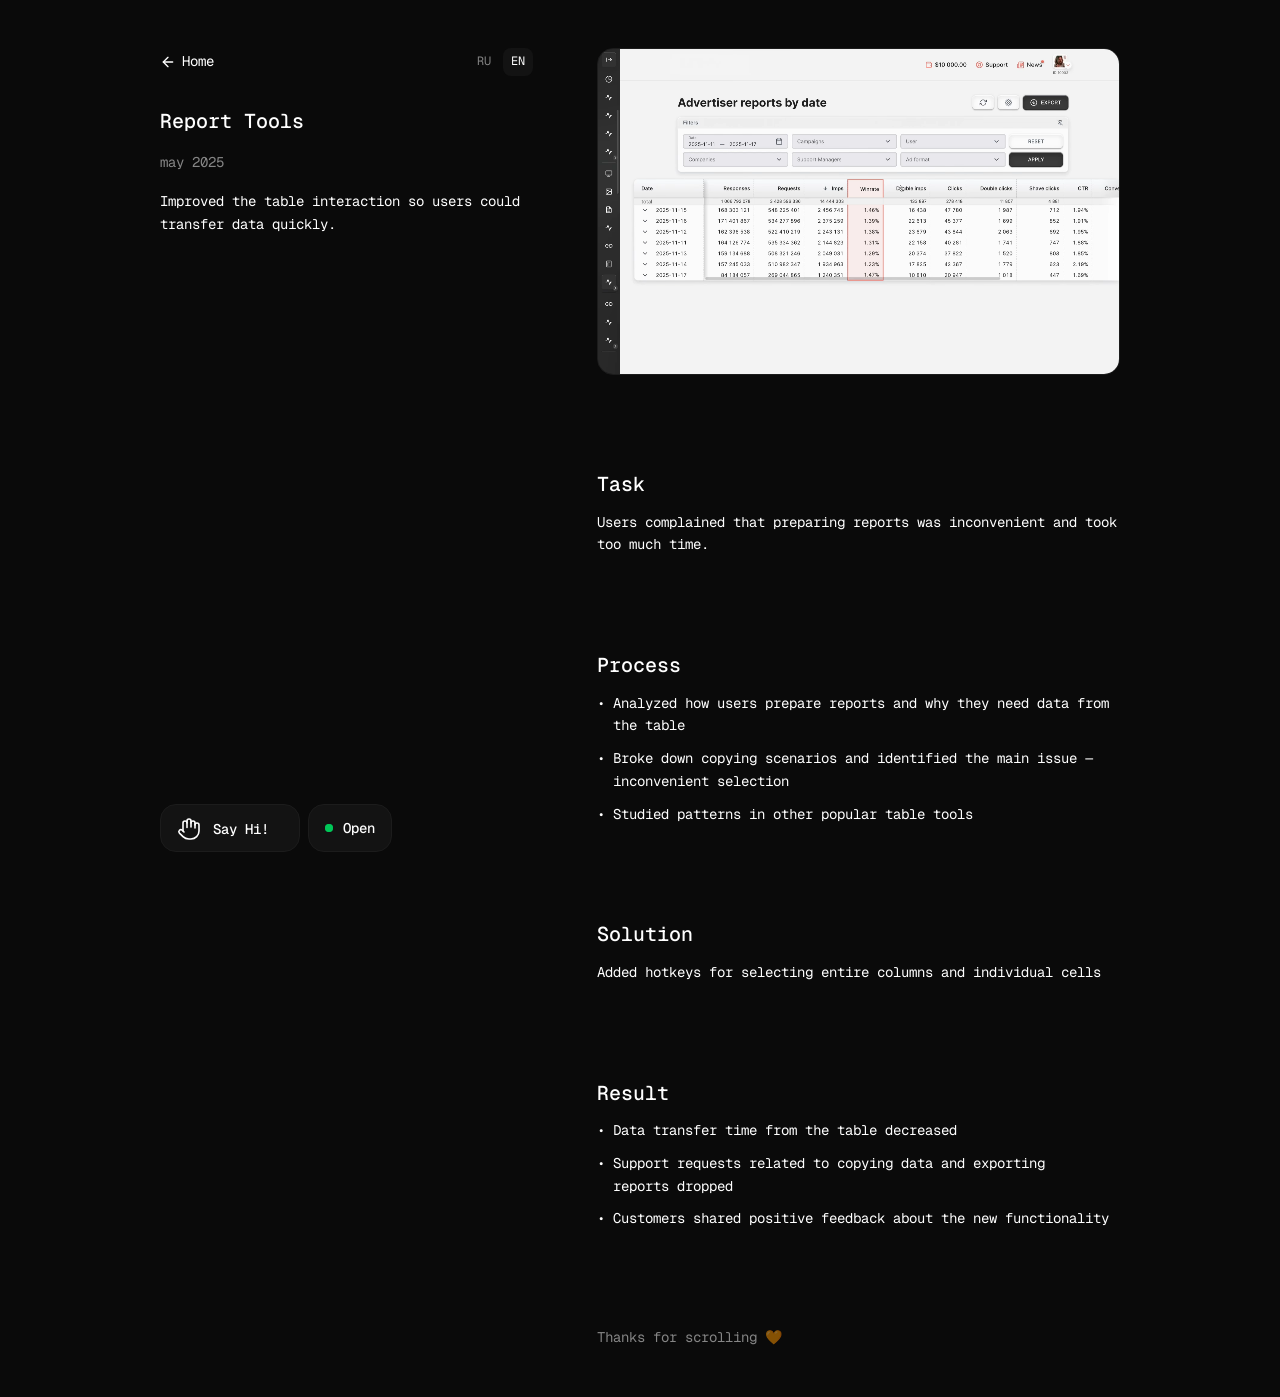
==== commit 42ca7262: "Fix case videos for Safari/iOS and restore missing portal image - Add light H.264 mp4 versions of th" ====
--- a/cell-selection.html
+++ b/cell-selection.html
@@ -100,10 +100,9 @@
 
         <main class="case-main">
             <div class="project-image-large">
-                <video class="project-detail-image cell-selection-video" autoplay loop muted playsinline preload="none" poster="images/cell-selection.webp">
+                <video poster="images/admy-cell-selection-poster.jpg" class="project-detail-image cell-selection-video" autoplay loop muted playsinline preload="metadata">
+                    <source src="video/admy-cell-selection.mp4" type="video/mp4">
                     <source src="video/admy-cell-selection.webm" type="video/webm">
-                    <source src="video/admy-cell-selection.mp4" type="video/mp4">
-                    <source src="video/admy-cell-selection.mov" type="video/quicktime">
                 </video>
             </div>
             <div class="project-content">
--- a/case.css
+++ b/case.css
@@ -71,3 +71,71 @@
 
 .thank-you-message { color: var(--text-secondary); padding-bottom: 96px; }
 @media (min-width: 768px) { .thank-you-message { padding-bottom: 0; } }
+
+/* просмотр медиа на весь экран */
+.project-detail-image { cursor: zoom-in; transition: opacity .2s; }
+.project-detail-image:hover { opacity: .92; }
+
+.viewer {
+    position: fixed;
+    inset: 0;
+    z-index: 100;
+    display: none;
+    background: rgba(0, 0, 0, .92);
+    backdrop-filter: blur(12px);
+    overflow: auto;
+    overscroll-behavior: contain;
+}
+.viewer.open { display: block; }
+
+.viewer-stage {
+    min-width: 100%;
+    min-height: 100%;
+    display: flex;
+    align-items: center;
+    justify-content: center;
+    padding: 56px 16px 24px;
+}
+
+.viewer-stage img, .viewer-stage video {
+    display: block;
+    max-width: 100%;
+    max-height: calc(100vh - 80px);
+    border-radius: 12px;
+    cursor: zoom-in;
+}
+
+.viewer.zoomed .viewer-stage { align-items: flex-start; justify-content: flex-start; padding: 0; }
+.viewer.zoomed .viewer-stage img { max-width: none; max-height: none; border-radius: 0; cursor: zoom-out; }
+
+.viewer-close {
+    position: fixed;
+    top: 12px;
+    right: 12px;
+    z-index: 101;
+    width: 40px;
+    height: 40px;
+    display: flex;
+    align-items: center;
+    justify-content: center;
+    border-radius: 50%;
+    background: var(--btn-bg);
+    border: 1px solid var(--border);
+    color: #fff;
+}
+
+.viewer-hint {
+    position: fixed;
+    left: 50%;
+    bottom: 16px;
+    transform: translateX(-50%);
+    z-index: 101;
+    padding: 6px 12px;
+    border-radius: 99px;
+    background: rgba(19, 19, 19, .85);
+    color: var(--text-secondary);
+    font-size: 12px;
+    white-space: nowrap;
+    pointer-events: none;
+}
+.viewer.zoomed .viewer-hint, .viewer.is-video .viewer-hint { display: none; }
